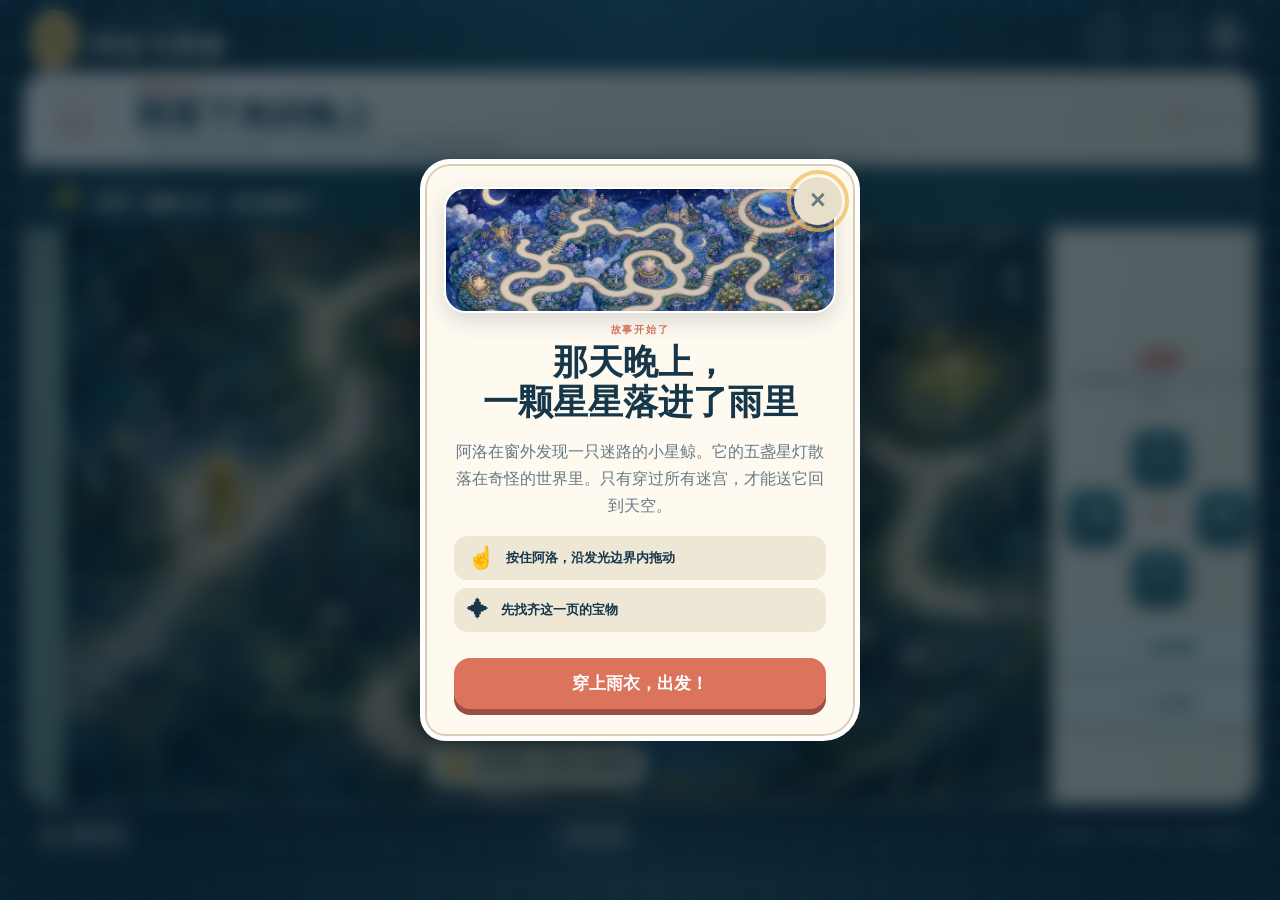
==== index.html @ a5992c38 "Polish tablet maze interface with Kimi" ====
<!doctype html>
<html lang="zh-CN">
  <head>
    <meta charset="UTF-8" />
    <meta name="viewport" content="width=device-width, initial-scale=1, viewport-fit=cover, user-scalable=no" />
    <meta name="theme-color" content="#173c59" />
    <meta name="apple-mobile-web-app-capable" content="yes" />
    <meta name="apple-mobile-web-app-status-bar-style" content="black-translucent" />
    <meta name="apple-mobile-web-app-title" content="星鲸迷宫" />
    <meta name="description" content="一部可以玩的儿童迷宫冒险绘本" />
    <link rel="manifest" href="manifest.webmanifest?v=19" />
    <link rel="apple-touch-icon" sizes="180x180" href="icons/apple-touch-icon.png" />
    <link rel="icon" href="icons/icon.svg" type="image/svg+xml" />
    <link rel="stylesheet" href="styles.css?v=19" />
    <title>阿洛与星鲸 · 迷宫绘本</title>
  </head>
  <body>
    <div class="paper-grain" aria-hidden="true"></div>

    <main class="book-shell">
      <header class="book-header">
        <button class="brand" id="storyButton" type="button" aria-label="打开故事开头">
          <span class="brand-moon">☾</span>
          <span><small>一本可以玩的冒险绘本</small><strong>阿洛与星鲸</strong></span>
        </button>
        <div class="header-actions">
          <button class="round-button" id="soundButton" type="button" aria-label="关闭声音" aria-pressed="true"><span class="on">♪</span><span class="off">×</span></button>
          <button class="round-button" id="installButton" type="button" aria-label="带到外面玩">⌂</button>
          <button class="round-button" id="chapterButton" type="button" aria-label="选择故事章节">☷</button>
        </div>
      </header>

      <section class="story-card" aria-label="迷宫故事游戏">
        <header class="chapter-strip">
          <div class="chapter-number"><small>CHAPTER</small><strong id="chapterNumber">01</strong></div>
          <div class="chapter-copy">
            <p id="chapterKicker">星鲸坠落以后</p>
            <h1 id="chapterTitle">雨落下来的晚上</h1>
            <p id="chapterStory">一颗蓝色的星星掉进森林。阿洛披上雨衣，跟着微弱的歌声出发了。</p>
          </div>
          <div class="chapter-progress" id="chapterProgress" aria-label="章节进度"></div>
        </header>

        <div class="mission-ribbon">
          <div class="mission-icon" id="missionIcon">✨</div>
          <div><small>这一页的任务</small><strong id="missionText">找到 3 盏萤火灯，再去森林门</strong></div>
          <div class="collection" id="collection" aria-label="已收集物品"></div>
        </div>

        <div class="maze-stage" id="mazeStage">
          <canvas id="mazeCanvas" aria-label="故事迷宫。手指按住阿洛，沿发光边界内的小路拖动，收集物品并到达出口。"></canvas>
          <div class="stage-vignette" aria-hidden="true"></div>
          <div class="world-hud">
            <div class="mini-map-wrap">
              <canvas id="miniMap" width="144" height="78" aria-label="迷宫小地图"></canvas>
              <span id="worldPage">地图 1 / 3</span>
            </div>
            <button id="overviewButton" type="button" aria-label="查看完整地图" aria-pressed="false"><span>⌗</span><b>全图</b></button>
          </div>
          <div class="drag-hint" id="dragHint"><span>☝</span><b>按住阿洛，沿发光小路拖动</b></div>
          <div class="story-toast" id="storyToast" role="status"></div>
          <div class="confetti" id="confetti" aria-hidden="true"></div>
        </div>

        <footer class="game-footer">
          <div class="story-tip" id="storyTip"><small>阿洛说</small><span>有些路看起来很近，却不一定能到达。</span></div>

          <div class="controls" aria-label="方向控制">
            <button class="move-button up" data-dir="up" aria-label="向上">▲</button>
            <button class="move-button left" data-dir="left" aria-label="向左">◀</button>
            <span class="compass" aria-hidden="true">✦</span>
            <button class="move-button right" data-dir="right" aria-label="向右">▶</button>
            <button class="move-button down" data-dir="down" aria-label="向下">▼</button>
          </div>

          <div class="tool-buttons">
            <button id="hintButton" type="button"><span>⌁</span> 给我线索</button>
            <button id="newMazeButton" type="button"><span>↻</span> 从头再走</button>
          </div>
        </footer>
      </section>

      <footer class="book-footer">
        <button class="difficulty-button" id="difficultyButton" type="button"><span id="difficultyGlyph">◆◆</span><b id="difficultyLabel">勇敢冒险家</b></button>
        <button class="outside-button" id="outsideButton" type="button">⌂ 带到外面玩</button>
        <p>原创故事 · 多屏大地图 · 安装后离线玩</p>
      </footer>
    </main>

    <dialog class="dialog" id="introDialog">
      <article class="dialog-card intro-card">
        <button class="dialog-close" data-close="introDialog" aria-label="关闭">×</button>
        <div class="intro-sky" aria-hidden="true"><i></i><i></i><i></i><span>🐋</span></div>
        <p class="eyebrow">故事开始了</p>
        <h2>那天晚上，<br />一颗星星落进了雨里</h2>
        <p>阿洛在窗外发现一只迷路的小星鲸。它的五盏星灯散落在奇怪的世界里。只有穿过所有迷宫，才能送它回到天空。</p>
        <div class="intro-rule"><span>☝</span><b>按住阿洛，沿发光边界内拖动</b></div>
        <div class="intro-rule"><span>✦</span><b>先找齐这一页的宝物</b></div>
        <button class="primary-button" data-close="introDialog">穿上雨衣，出发！</button>
      </article>
    </dialog>

    <dialog class="dialog" id="chapterDialog">
      <article class="dialog-card wide-card">
        <button class="dialog-close" data-close="chapterDialog" aria-label="关闭">×</button>
        <p class="eyebrow">故事目录</p>
        <h2>阿洛走到了哪里？</h2>
        <div class="chapter-list" id="chapterList"></div>
      </article>
    </dialog>

    <dialog class="dialog" id="difficultyDialog">
      <article class="dialog-card">
        <button class="dialog-close" data-close="difficultyDialog" aria-label="关闭">×</button>
        <p class="eyebrow">选择挑战</p>
        <h2>这次要走多难？</h2>
        <div class="difficulty-list" id="difficultyList">
          <button data-level="0"><span>◇</span><b>故事探索者</b><em>地图近一点 · 线索更长</em></button>
          <button data-level="1" class="selected"><span>◆◆</span><b>勇敢冒险家</b><em>四区大画卷 · 推荐挑战</em></button>
          <button data-level="2"><span>✦✦✦</span><b>迷宫大师</b><em>地图更大 · 宝物不标位置</em></button>
        </div>
      </article>
    </dialog>

    <dialog class="dialog" id="installDialog">
      <article class="dialog-card install-card">
        <button class="dialog-close" data-close="installDialog" aria-label="关闭">×</button>
        <div class="travel-illustration" aria-hidden="true"><span>🧒</span><i></i><b>🐋</b></div>
        <p class="eyebrow">带到外面玩</p>
        <h2>把迷宫放进平板主屏幕</h2>
        <div class="install-status" id="installStatus"></div>
        <ol class="install-steps">
          <li><span>1</span><div><b>用 HTTPS 地址打开</b><small>直接打开本地文件不能安装离线版本。</small></div></li>
          <li><span>2</span><div><b>点 Safari 的“分享”按钮</b><small>它通常在浏览器顶部或底部。</small></div></li>
          <li><span>3</span><div><b>选择“添加到主屏幕”</b><small>以后像普通 App 一样点击星鲸图标。</small></div></li>
          <li><span>4</span><div><b>联网打开一次</b><small>资源保存完成后，去公园、坐车时都能离线玩。</small></div></li>
        </ol>
        <button class="primary-button install-action" id="installAppButton" hidden>安装到这台平板</button>
        <p class="install-note">需要先把这个文件夹发布到任意 HTTPS 静态网站。游戏本身不需要账号，也不会上传孩子的数据。</p>
      </article>
    </dialog>

    <dialog class="dialog" id="winDialog">
      <article class="dialog-card win-card">
        <div class="win-scene" id="winScene">🧒 ✨ 🐋</div>
        <p class="eyebrow" id="winKicker">第一盏星灯亮了</p>
        <h2 id="winTitle">森林记住了阿洛的名字</h2>
        <p id="winStory">树木让开一条路，远处传来齿轮转动的声音。</p>
        <div class="win-stats"><span><b id="winSteps">0</b> 步</span><span><b id="winTreasures">3</b> 件宝物</span></div>
        <button class="primary-button" id="nextChapterButton">翻到下一页 <span>→</span></button>
        <button class="text-button" id="replayButton">再走一次这座迷宫</button>
      </article>
    </dialog>

    <script src="app.js?v=19" defer></script>
  </body>
</html>
---- styles.css ----
:root {
  --night: #102f48;
  --night-2: #173c59;
  --ink: #16374a;
  --muted: #667985;
  --paper: #f8f1df;
  --paper-light: #fffaf0;
  --gold: #f0ba56;
  --coral: #dc745d;
  --mist: #b8d7d4;
  --line: #d8cdb7;
  --shadow: 0 28px 90px rgba(0, 15, 28, .42);
  --chapter-accent: #174f54;
  --chapter-deep: #102f3e;
}

* { box-sizing: border-box; -webkit-tap-highlight-color: transparent; }
html, body { min-height: 100%; }

body {
  margin: 0;
  min-height: 100dvh;
  overflow-x: hidden;
  color: var(--ink);
  font-family: "Kaiti SC", "STKaiti", "Songti SC", serif;
  background:
    radial-gradient(circle at 13% 8%, rgba(255,255,255,.16) 0 1px, transparent 2px),
    radial-gradient(circle at 72% 14%, rgba(255,255,255,.12) 0 1px, transparent 2px),
    radial-gradient(ellipse at 50% 0%, #1f5367, transparent 58%),
    linear-gradient(150deg, #123d50, #071e2d 74%);
  background-size: 38px 38px, 57px 57px, auto;
  touch-action: manipulation;
  user-select: none;
  -webkit-user-select: none;
  overscroll-behavior: none;
}

body::before {
  content: ""; position: fixed; inset: 0; pointer-events: none;
  background: radial-gradient(ellipse at 50% 105%, rgba(143,190,186,.25), transparent 55%);
}

.paper-grain { position: fixed; inset: 0; opacity: .18; pointer-events: none; mix-blend-mode: screen; }
.paper-grain::after { content: ""; position: absolute; inset: 0; background-image: repeating-radial-gradient(circle at 20% 30%, transparent 0 3px, rgba(255,255,255,.16) 4px 5px); background-size: 17px 19px; }

button { color: inherit; font: inherit; }
button:focus-visible { outline: 4px solid rgba(240,186,86,.7); outline-offset: 3px; }

.book-shell { position: relative; z-index: 1; width: min(97vw, 1380px); margin: 0 auto; padding: max(12px, env(safe-area-inset-top)) 0 max(16px, env(safe-area-inset-bottom)); }
.book-header { display: flex; align-items: center; justify-content: space-between; margin: 0 8px 12px; color: #f7f1df; }
.brand { display: flex; align-items: center; gap: 12px; padding: 0; text-align: left; border: 0; background: transparent; cursor: pointer; }
.brand-moon { display: grid; place-items: center; width: 48px; height: 48px; color: var(--night); font-size: 32px; background: var(--gold); border: 3px solid #f8e6b0; border-radius: 50% 50% 50% 14px; box-shadow: 0 5px 0 #a97036; transform: rotate(-8deg); }
.brand small, .brand strong { display: block; }
.brand small { margin-bottom: 2px; color: #b8d7d4; font-size: 10px; letter-spacing: .12em; }
.brand strong { font-size: clamp(24px, 4vw, 34px); letter-spacing: .08em; }
.header-actions { display: flex; gap: 10px; }
.round-button { width: 46px; height: 46px; color: #f8f1df; border: 2px solid rgba(255,255,255,.42); border-radius: 50%; background: rgba(255,255,255,.1); box-shadow: 0 5px 0 rgba(0,0,0,.16); font: 900 22px/1 ui-rounded, sans-serif; cursor: pointer; transition: .15s; }
.round-button:active { transform: translateY(4px); box-shadow: none; }
.round-button .off { display: none; }
.round-button[aria-pressed="false"] .on { display: none; }
.round-button[aria-pressed="false"] .off { display: inline; }

.story-card { overflow: hidden; background: #e9e0cb; border: 1px solid rgba(255,255,255,.48); border-radius: 24px; box-shadow: var(--shadow), inset 0 0 0 1px rgba(255,255,255,.26); }
.chapter-strip { min-height: 112px; display: grid; grid-template-columns: 72px minmax(0,1fr) auto; gap: 17px; align-items: center; padding: 15px 22px 14px; background: linear-gradient(105deg,#fffaf0,#efe4ce); border-bottom: 1px solid #d3c5aa; }
.chapter-number { width: 64px; text-align: center; color: var(--coral); border-right: 1px solid var(--line); }
.chapter-number small { display: block; font: 800 8px/1 ui-rounded, sans-serif; letter-spacing: .12em; }
.chapter-number strong { display: block; margin-top: 4px; font: 300 40px/1 Georgia, serif; }
.chapter-copy { min-width: 0; }
.chapter-copy p { margin: 0; }
.chapter-copy #chapterKicker { color: var(--coral); font-size: 11px; font-weight: 700; letter-spacing: .08em; }
.chapter-copy h1 { margin: 2px 0 4px; font-size: clamp(22px, 3.5vw, 34px); line-height: 1.05; }
.chapter-copy #chapterStory { overflow: hidden; color: var(--muted); font-size: 13px; text-overflow: ellipsis; white-space: nowrap; }
.chapter-progress { display: flex; gap: 5px; }
.chapter-progress i { width: 8px; height: 8px; border: 1px solid #8da3a8; border-radius: 50%; }
.chapter-progress i.done { background: var(--gold); border-color: #bd843c; }
.chapter-progress i.current { background: var(--coral); border-color: var(--coral); box-shadow: 0 0 0 4px rgba(220,116,93,.15); }

.mission-ribbon { min-height: 62px; display: grid; grid-template-columns: auto 1fr auto; align-items: center; gap: 12px; padding: 9px 22px; color: #fff8e9; background: linear-gradient(105deg,var(--chapter-deep),var(--chapter-accent) 60%,#183746); border-bottom: 1px solid rgba(255,255,255,.16); transition: background .45s ease; }
.mission-icon { font-size: 30px; filter: drop-shadow(0 3px 0 rgba(0,0,0,.2)); }
.mission-ribbon small, .mission-ribbon strong { display: block; }
.mission-ribbon small { margin-bottom: 2px; color: #9fc0c7; font-size: 9px; letter-spacing: .12em; }
.mission-ribbon strong { font-size: clamp(13px, 2.2vw, 17px); }
.collection { display: flex; gap: 7px; }
.collection i { display: grid; place-items: center; width: 29px; height: 29px; color: rgba(255,255,255,.26); font-size: 19px; font-style: normal; border: 1px dashed rgba(255,255,255,.3); border-radius: 50%; }
.collection i.found { color: #fff; border-style: solid; border-color: var(--gold); background: rgba(240,186,86,.18); animation: collect .45s cubic-bezier(.2,1.8,.4,1); }

.maze-stage { position: relative; width: 100%; height: min(67vh, 760px); min-height: 470px; overflow: hidden; background: #071f29; touch-action: none; overscroll-behavior: contain; }
#mazeCanvas { display: block; width: 100%; height: 100%; cursor: grab; touch-action: none; -webkit-touch-callout: none; }
#mazeCanvas:active { cursor: grabbing; }
.stage-vignette { position: absolute; inset: 0; pointer-events: none; box-shadow: inset 0 0 95px rgba(0,14,23,.45), inset 0 0 0 1px rgba(255,255,255,.12); }
.maze-stage.found-glow .stage-vignette { animation: gentle-found .62s ease-out; }
.world-hud { position: absolute; z-index: 4; top: 13px; right: 13px; display: flex; align-items: stretch; gap: 7px; pointer-events: none; }
.mini-map-wrap { position: relative; width: 150px; height: 84px; padding: 3px; overflow: hidden; background: rgba(4,25,34,.72); border: 1px solid rgba(255,236,184,.52); border-radius: 13px; box-shadow: 0 9px 28px rgba(0,0,0,.32); backdrop-filter: blur(12px); }
#miniMap { display: block; width: 144px; height: 78px; opacity: .86; }
#worldPage { position: absolute; right: 6px; bottom: 5px; padding: 2px 6px; color: #fff8e4; background: rgba(8,34,49,.78); border-radius: 99px; font: 800 8px/1 ui-rounded,sans-serif; letter-spacing: .06em; }
#overviewButton { display: grid; place-items: center; align-content: center; gap: 3px; width: 52px; color: #fff8e4; border: 1px solid rgba(255,236,184,.52); border-radius: 13px; background: rgba(4,25,34,.72); box-shadow: 0 9px 28px rgba(0,0,0,.32); backdrop-filter: blur(12px); cursor: pointer; pointer-events: auto; }
#overviewButton span { font: 700 23px/1 sans-serif; } #overviewButton b { font-size: 9px; letter-spacing: .08em; }
#overviewButton[aria-pressed="true"] { color: var(--night); background: var(--gold); border-color: #fff3bf; }
.drag-hint { position: absolute; left: 50%; bottom: 17px; display: flex; align-items: center; gap: 8px; padding: 8px 14px; color: #183b42; background: rgba(255,244,207,.9); border: 1px solid rgba(255,255,255,.92); border-radius: 99px; box-shadow: 0 9px 30px rgba(0,0,0,.28); backdrop-filter: blur(8px); transform: translateX(-50%); pointer-events: none; transition: opacity .3s; animation: nudge 1.8s ease-in-out infinite; }
.drag-hint span { font-size: 22px; }
.drag-hint b { font-size: 13px; }
.drag-hint.hidden { opacity: 0; }
.story-toast { position: absolute; z-index: 3; left: 50%; top: 20px; max-width: min(86%, 470px); padding: 12px 18px; color: #fff; text-align: center; background: rgba(12,42,61,.88); border: 1px solid rgba(255,255,255,.4); border-radius: 16px; box-shadow: 0 9px 30px rgba(0,0,0,.25); transform: translate(-50%, -20px); opacity: 0; pointer-events: none; transition: .3s; }
.story-toast.show { transform: translate(-50%, 0); opacity: 1; }
.confetti { position: absolute; inset: 0; overflow: hidden; pointer-events: none; }
.confetti i { position: absolute; top: -10%; width: 9px; height: 16px; border-radius: 2px; animation: fall 1.7s ease-in forwards; }

.game-footer { min-height: 122px; display: grid; grid-template-columns: minmax(170px,1fr) auto minmax(170px,1fr); gap: 20px; align-items: center; padding: 13px 22px; background: linear-gradient(100deg,#faf2df,#eee2cb); border-top: 1px solid #d4c5a9; }
.story-tip { max-width: 230px; color: var(--muted); font-size: 13px; line-height: 1.45; }
.story-tip small { display: block; width: max-content; margin-bottom: 3px; padding: 2px 7px; color: #fff; background: var(--coral); border-radius: 99px; font-size: 9px; letter-spacing: .1em; }
.controls { display: grid; grid-template: repeat(3, 45px) / repeat(3, 50px); gap: 4px; place-items: center; }
.move-button { width: 48px; height: 44px; padding: 0; color: #fff5d5; border: 1px solid rgba(255,255,255,.3); border-radius: 12px; background: linear-gradient(#477f85,#285b65); box-shadow: 0 4px 0 #173e48, 0 7px 15px rgba(16,43,50,.18); font: 900 17px/1 sans-serif; cursor: pointer; }
.move-button:active { transform: translateY(3px); box-shadow: 0 1px 0 #315a68; }
.move-button.up { grid-area: 1/2; } .move-button.left { grid-area: 2/1; } .move-button.right { grid-area: 2/3; } .move-button.down { grid-area: 3/2; }
.compass { grid-area: 2/2; color: var(--coral); font-size: 20px; }
.tool-buttons { justify-self: end; display: grid; gap: 8px; }
.tool-buttons button { min-width: 128px; min-height:44px; padding: 9px 11px; text-align: left; color: #355c68; border: 1px solid #c3d4ce; border-radius: 12px; background: #e9f0e6; font-size: 12px; font-weight: 700; cursor: pointer; }
.tool-buttons span { display: inline-block; width: 23px; color: var(--coral); font: 900 18px/1 sans-serif; }

.book-footer { display: flex; align-items: center; justify-content: space-between; padding: 10px 8px 0; color: #bdd2d1; }
.book-footer p { margin: 0; font-size: 11px; letter-spacing: .08em; }
.difficulty-button { display: flex; align-items: center; gap: 8px; padding: 7px 12px; color: #f8f1df; border: 1px solid rgba(255,255,255,.28); border-radius: 99px; background: rgba(255,255,255,.08); cursor: pointer; }
.difficulty-button span { color: var(--gold); font: 800 10px/1 sans-serif; letter-spacing: -2px; }
.difficulty-button b { font-size: 11px; }
.outside-button { padding: 6px 12px; color: #f8f1df; border: 1px solid rgba(255,255,255,.28); border-radius: 99px; background: rgba(255,255,255,.08); font-size: 11px; font-weight: 800; cursor: pointer; }

.dialog { max-width: none; width: 100%; height: 100%; padding: 18px; border: 0; background: transparent; }
.dialog::backdrop { background: rgba(6,28,43,.68); backdrop-filter: blur(9px); }
.dialog[open] { display: grid; place-items: center; animation: fade .2s ease-out; }
.dialog-card { position: relative; width: min(100%, 440px); max-height: min(92vh, 760px); overflow: auto; padding: 33px 29px 27px; color: var(--ink); text-align: center; background: var(--paper-light); border: 5px solid rgba(255,255,255,.86); border-radius: 30px 30px 37px 25px; box-shadow: 0 30px 80px rgba(0,0,0,.35), inset 0 0 0 2px #d8cdb7; }
.wide-card { width: min(100%, 620px); }
.dialog-close { position: absolute; z-index: 4; top: 13px; right: 13px; width: 44px; height: 44px; color: #6d7c82; border: 0; border-radius: 50%; background: #e8dfca; font: 700 27px/1 sans-serif; cursor: pointer; }
.eyebrow { margin: 0 !important; color: var(--coral) !important; font: 900 10px/1 ui-rounded, sans-serif !important; letter-spacing: .18em; }
.dialog h2 { margin: 8px 0 14px; font-size: clamp(26px, 6vw, 35px); line-height: 1.15; }
.dialog p { color: var(--muted); line-height: 1.68; }
.intro-sky { position: relative; height: 126px; margin: -10px -10px 12px; overflow: hidden; background-image:linear-gradient(90deg,rgba(12,24,66,.08),rgba(12,24,66,.16)),url('./assets/scenes/stars-maze-v1.png'); background-position:76% 18%; background-size:cover; border:2px solid #fff; border-radius: 22px; box-shadow:0 8px 22px rgba(20,41,61,.16); }
.intro-sky i,.intro-sky span { display:none; }
.intro-rule { display: flex; align-items: center; gap: 12px; margin: 8px 0; padding: 9px 13px; text-align: left; background: #eee7d6; border-radius: 13px; }
.intro-rule span { font-size: 22px; }.intro-rule b { font-size: 13px; }
.primary-button { width: 100%; margin-top: 18px; padding: 14px 18px; color: #fff; border: 0; border-radius: 16px; background: var(--coral); box-shadow: 0 6px 0 #9c4e42; font-size: 17px; font-weight: 800; cursor: pointer; }
.primary-button:active { transform: translateY(5px); box-shadow: 0 1px 0 #9c4e42; }
.text-button { margin-top: 16px; padding: 6px; color: #4c7680; border: 0; background: transparent; font-weight: 700; cursor: pointer; }

.chapter-list { display: grid; grid-template-columns: 1fr 1fr; gap: 10px; }
.chapter-list button { position: relative; min-height: 144px; padding: 67px 14px 14px; color: #fff9e9; text-align: left; border: 2px solid rgba(255,255,255,.7); border-radius: 18px; background-image: linear-gradient(0deg,rgba(4,22,31,.92),rgba(4,22,31,.04) 78%),var(--chapter-art); background-position: center; background-size: cover; box-shadow: 0 8px 22px rgba(18,43,48,.2); cursor: pointer; overflow: hidden; }
.chapter-list button::after { content:""; position:absolute; inset:0; border-radius:inherit; box-shadow:inset 0 0 0 1px rgba(255,255,255,.18); pointer-events:none; }
.chapter-list button.current { border-color: #ffd66f; box-shadow: 0 0 0 4px rgba(240,186,86,.22),0 9px 25px rgba(18,43,48,.25); }
.chapter-list button.locked { filter: grayscale(.6); opacity: .58; cursor: not-allowed; }
.chapter-list .chapter-emoji { position:absolute; left:12px; top:11px; display:grid; place-items:center; width:34px; height:34px; margin:0; font-size:21px; background:rgba(6,26,35,.72); border:1px solid rgba(255,255,255,.6); border-radius:50%; backdrop-filter:blur(7px); }
.chapter-list small { position:relative; z-index:1; display: block; color: #ffd878; font: 800 8px/1 ui-rounded,sans-serif; letter-spacing: .1em; }
.chapter-list b { position:relative; z-index:1; display: block; margin-top: 4px; font-size: 16px; text-shadow:0 2px 8px rgba(0,0,0,.55); }
.chapter-list em { position: absolute; z-index:2; right: 10px; top: 10px; display:grid; place-items:center; width:29px; height:29px; color:#fff; font-style: normal; background:rgba(6,26,35,.72); border-radius:50%; }

.difficulty-list { display: grid; gap: 10px; }
.difficulty-list button { display: grid; grid-template-columns: 68px 1fr; grid-template-rows: 1fr 1fr; align-items: center; padding: 12px 15px; text-align: left; border: 2px solid transparent; border-radius: 16px; background: #eee7d6; cursor: pointer; }
.difficulty-list button.selected { border-color: var(--coral); background: #f4e3d7; }
.difficulty-list span { grid-row: 1/3; color: var(--gold); font: 900 16px/1 sans-serif; letter-spacing: -2px; }
.difficulty-list b { align-self: end; }.difficulty-list em { align-self: start; color: var(--muted); font-size: 11px; font-style: normal; }
.win-scene { height:150px; margin: -12px -8px 15px; overflow:hidden; background-position:center; background-size:cover; border:3px solid #fff; border-radius:20px; box-shadow:0 10px 25px rgba(18,43,48,.2); animation: win .7s cubic-bezier(.2,1.7,.4,1); }
.win-stats { display: flex; justify-content: center; gap: 10px; }
.win-stats span { padding: 7px 12px; color: #536f78; background: #eee7d6; border-radius: 99px; font-size: 12px; }
.win-stats b { color: var(--coral); font-size: 18px; }
.travel-illustration { position: relative; height: 130px; margin: -11px -10px 13px; overflow: hidden; color: #fff; background-image:linear-gradient(90deg,rgba(8,29,42,.1),rgba(8,29,42,.28)),url('./assets/scenes/forest-maze-v1.png'); background-position:center 58%; background-size:cover; border-radius: 22px; }
.travel-illustration::before { content:""; position:absolute; left:-7%; right:-7%; bottom:-35px; height:82px; background:#b7cf9d; border-radius:50% 50% 0 0; }
.travel-illustration::before,.travel-illustration span,.travel-illustration b,.travel-illustration i { display:none; }
.install-status { margin: 12px 0; padding: 10px 13px; color:#3b6571; background:#e7efe7; border:1px solid #bfd3c8; border-radius:14px; font-size:12px; line-height:1.5; }
.install-status.warning { color:#8a493d; background:#f5e3d8; border-color:#e2b7a7; }
.install-status.ready { color:#35654f; background:#e0f0dd; border-color:#aacba9; }
.install-steps { display:grid; gap:8px; margin:13px 0 0; padding:0; list-style:none; text-align:left; }
.install-steps li { display:grid; grid-template-columns:34px 1fr; align-items:center; gap:10px; padding:8px 11px; background:#eee7d6; border-radius:13px; }
.install-steps li>span { display:grid; place-items:center; width:30px; height:30px; color:#fff; background:var(--coral); border-radius:50% 50% 50% 9px; font:800 14px/1 ui-rounded,sans-serif; }
.install-steps b,.install-steps small { display:block; }.install-steps b{font-size:13px}.install-steps small{margin-top:2px;color:var(--muted);font-size:10px;line-height:1.4}
.install-action { margin-top:13px; }
.install-note { margin:13px 4px 0!important; font-size:10px; line-height:1.5!important; }

@keyframes fade { from { opacity: 0; } }
@keyframes nudge { 50% { transform: translateX(-50%) translateX(7px); } }
@keyframes whale { 50% { transform: translateY(8px) rotate(-7deg); } }
@keyframes collect { 50% { transform: scale(1.55) rotate(15deg); } }
@keyframes gentle-found { 0% { box-shadow:inset 0 0 95px rgba(0,14,23,.45),inset 0 0 0 1px rgba(255,255,255,.12) } 45% { box-shadow:inset 0 0 95px rgba(255,213,102,.28),inset 0 0 0 2px rgba(255,239,174,.72) } 100% { box-shadow:inset 0 0 95px rgba(0,14,23,.45),inset 0 0 0 1px rgba(255,255,255,.12) } }
@keyframes win { from { transform: scale(.25) rotate(-12deg); } }
@keyframes fall { to { transform: translateY(650px) rotate(700deg); opacity: 0; } }

@media (orientation: landscape) and (max-height: 900px) {
  .book-shell { width: min(98vw, 1480px); padding-top: 7px; }
  .book-header { margin-bottom: 7px; }
  .brand-moon, .round-button { width: 44px; height: 44px; }
  .brand strong { font-size: 25px; }
  .story-card { display: grid; grid-template-columns: minmax(0,1fr) 205px; grid-template-rows: auto auto 1fr; }
  .chapter-strip, .mission-ribbon { grid-column: 1/3; }
  .chapter-strip { min-height: 84px; padding-top: 9px; padding-bottom: 9px; }
  .chapter-copy #chapterStory { max-width: 650px; }
  .maze-stage { height: min(64vh, calc(100dvh - 268px), 650px); min-height: 400px; }
  .game-footer { grid-template-columns: 1fr; grid-template-rows: 1fr auto 1fr; min-height: 0; padding: 15px 12px; border-top: 0; border-left: 2px solid #dfd3bc; }
  .story-tip { align-self: end; text-align: center; }.story-tip small { margin-left: auto; margin-right: auto; }
  .tool-buttons { justify-self: stretch; align-self: start; }.tool-buttons button { min-width: 0; text-align: center; }
  .book-footer { padding-top: 6px; }
}

@media (pointer: coarse) {
  button { min-width: 48px; min-height: 48px; }
  .round-button, .brand-moon { width: 54px; height: 54px; }
  .header-actions { gap: 12px; }
  #overviewButton { width: 60px; min-height: 60px; }
  .drag-hint { bottom: 22px; padding: 11px 18px; }
  .drag-hint span { font-size: 25px; }
  .drag-hint b { font-size: 14px; }
  .controls { grid-template: repeat(3, 55px) / repeat(3, 60px); gap: 5px; }
  .move-button { width: 58px; height: 54px; border-radius: 16px; font-size: 21px; }
  .tool-buttons button { min-height: 52px; padding: 10px 13px; font-size: 13px; }
  .difficulty-button, .outside-button { min-height: 48px; padding-left: 16px; padding-right: 16px; }
  .dialog-close { width: 52px; height: 52px; }
  .primary-button { min-height: 54px; }
}

@media (pointer: coarse) and (orientation: landscape) and (max-height: 900px) {
  .story-card { grid-template-columns: minmax(0,1fr) 238px; }
  .game-footer { padding: 12px 15px; }
  .story-tip { max-width: 208px; }
}

@media (orientation: landscape) and (max-height: 900px) and (min-width: 768px) {
  .brand-moon, .round-button { min-width: 54px; min-height: 54px; }
  .controls { grid-template: repeat(3, 55px) / repeat(3, 60px); gap: 5px; }
  .move-button { width: 58px; height: 54px; border-radius: 16px; }
  .tool-buttons button, .difficulty-button, .outside-button { min-height: 48px; }
}

@media (min-width: 700px) and (max-width: 1100px) {
  .controls { grid-template: repeat(3, 55px) / repeat(3, 60px); gap: 5px; }
  .move-button { width: 58px; height: 54px; border-radius: 16px; }
  .tool-buttons button, .difficulty-button, .outside-button { min-height: 48px; }
}

@media (max-width: 610px) {
  .book-shell { width: 97vw; }
  .chapter-strip { grid-template-columns: 53px 1fr; padding: 11px 13px; }
  .chapter-number { width: 48px; }.chapter-number strong { font-size: 31px; }
  .chapter-progress { display: none; }
  .chapter-copy #chapterStory { font-size: 11px; }
  .mission-ribbon { padding: 8px 13px; }.mission-icon { display: none; }
  .maze-stage { min-height: 390px; height: 56vh; }
  .game-footer { grid-template-columns: auto 1fr auto; gap: 8px; padding: 10px; }
  .story-tip { width: 54px; font-size: 0; }.story-tip small { font-size: 9px; }
  .tool-buttons button { min-width: 0; width: 42px; height: 40px; padding: 8px; font-size: 0; text-align: center; }.tool-buttons span { width: auto; font-size: 20px; }
  .world-hud { top:8px; right:8px; }.mini-map-wrap { width:112px; height:66px; }.mini-map-wrap #miniMap { width:106px; height:60px; } #overviewButton { width:44px; }
  .book-footer { justify-content: space-between; }.book-footer p { display: none; }.outside-button{font-size:10px}
  .chapter-list { grid-template-columns: 1fr; }
}

@media (prefers-reduced-motion: reduce) { *,*::before,*::after { animation-duration: .01ms !important; animation-iteration-count: 1 !important; } }

/* ============ Kimi UI polish overrides (v18) ============
   收藏级立体绘本气质 · iPad 横竖屏 · 安全区 · ≥48px 触控目标 · 温和按压反馈 · 减少面板割裂感 */

/* 安全区：横屏时两侧也留出手势/圆角空间 */
.book-shell {
  padding-top: max(10px, env(safe-area-inset-top));
  padding-left: max(10px, env(safe-area-inset-left));
  padding-right: max(10px, env(safe-area-inset-right));
  padding-bottom: max(10px, env(safe-area-inset-bottom));
}

/* 绘本封面感：更圆、更厚、更有层次的投影 */
.story-card {
  border-radius: 30px;
  border-color: rgba(255, 250, 232, .62);
  box-shadow:
    0 34px 100px rgba(0, 12, 24, .5),
    0 6px 22px rgba(0, 18, 30, .28),
    inset 0 1px 0 rgba(255, 255, 255, .5),
    inset 0 0 0 1px rgba(255, 255, 255, .22);
}

/* 减少面板割裂：三条横带用同色系过渡边线，去掉生硬对比 */
.chapter-strip { border-bottom-color: rgba(211, 197, 170, .65); }
.mission-ribbon {
  border-bottom-color: rgba(255, 255, 255, .1);
  box-shadow: inset 0 -1px 0 rgba(0, 10, 18, .22);
}
.game-footer { border-top-color: rgba(212, 197, 169, .6); }

/* 画布融入卡片：内圆角与柔和暗角，像翻开的一页插图 */
.maze-stage { box-shadow: inset 0 0 0 1px rgba(255, 244, 214, .08); }
.stage-vignette { box-shadow: inset 0 0 110px rgba(0, 14, 23, .38), inset 0 0 0 1px rgba(255, 255, 255, .1); }

/* 触控目标：无论指针类型，核心交互按钮保底 48px */
.brand, .round-button, #overviewButton,
.move-button, .tool-buttons button,
.difficulty-button, .outside-button,
.dialog-close, .primary-button, .text-button,
.chapter-list button, .difficulty-list button { min-height: 48px; }
.round-button, .brand-moon, .dialog-close { min-width: 48px; }

/* 温和按压反馈：统一短回弹，不跳位置 */
.round-button, .move-button, .tool-buttons button,
.difficulty-button, .outside-button, .primary-button,
.chapter-list button, .difficulty-list button {
  transition: transform .12s ease, box-shadow .12s ease, background-color .2s ease;
}
.tool-buttons button:active, .difficulty-button:active, .outside-button:active,
.chapter-list button:active, .difficulty-list button:active {
  transform: scale(.97);
  box-shadow: 0 2px 8px rgba(16, 43, 50, .18);
}

/* 立体按钮的纸雕厚度 */
.tool-buttons button { box-shadow: 0 3px 0 rgba(120, 140, 128, .35), 0 6px 14px rgba(16, 43, 50, .12); }
.tool-buttons button:active { box-shadow: 0 1px 0 rgba(120, 140, 128, .35); }
.chapter-list button:active { transform: translateY(2px) scale(.99); }

/* iPad 竖屏：加宽舞台、收紧页脚留白 */
@media (min-width: 700px) and (max-width: 1100px) and (orientation: portrait) {
  .book-shell { width: min(96vw, 900px); }
  .maze-stage { height: min(60vh, 680px); }
  .game-footer { padding-left: 28px; padding-right: 28px; }
}

/* iPad 横屏：面板与舞台视觉对齐，减少边缘割裂 */
@media (orientation: landscape) and (max-height: 900px) {
  .story-card { border-radius: 26px; }
  .game-footer { border-left-color: rgba(223, 211, 188, .7); }
  .maze-stage { min-height: 380px; }
}
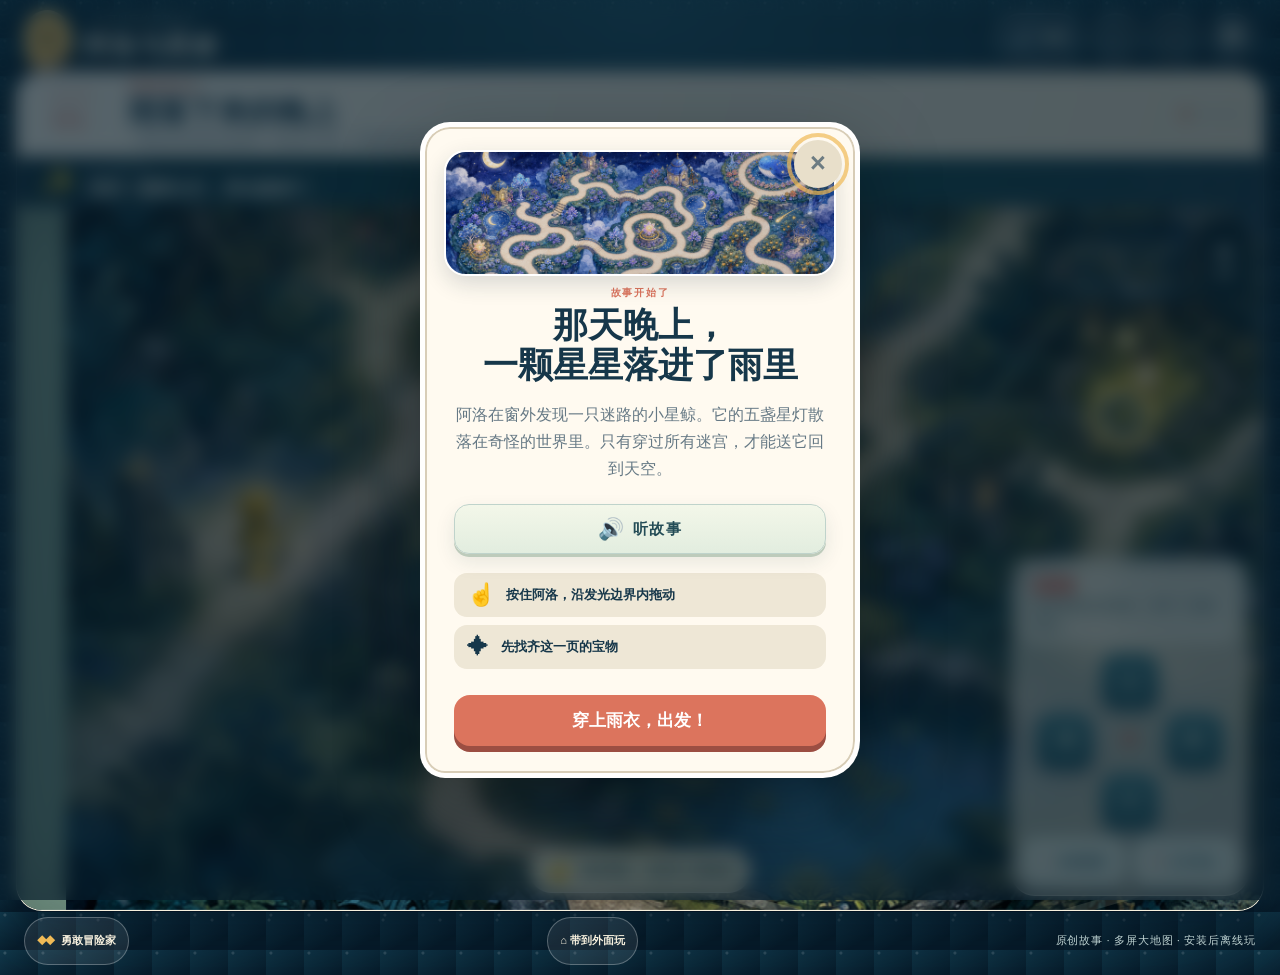
==== commit 12e8f96a: "Add immersive maze controls and narration" ====
--- a/index.html
+++ b/index.html
@@ -8,10 +8,10 @@
     <meta name="apple-mobile-web-app-status-bar-style" content="black-translucent" />
     <meta name="apple-mobile-web-app-title" content="星鲸迷宫" />
     <meta name="description" content="一部可以玩的儿童迷宫冒险绘本" />
-    <link rel="manifest" href="manifest.webmanifest?v=19" />
+    <link rel="manifest" href="manifest.webmanifest?v=22" />
     <link rel="apple-touch-icon" sizes="180x180" href="icons/apple-touch-icon.png" />
     <link rel="icon" href="icons/icon.svg" type="image/svg+xml" />
-    <link rel="stylesheet" href="styles.css?v=19" />
+    <link rel="stylesheet" href="styles.css?v=22" />
     <title>阿洛与星鲸 · 迷宫绘本</title>
   </head>
   <body>
@@ -24,6 +24,7 @@
           <span><small>一本可以玩的冒险绘本</small><strong>阿洛与星鲸</strong></span>
         </button>
         <div class="header-actions">
+          <button class="round-button narration-button header-read-button" id="readButton" type="button" aria-label="朗读这一页" aria-pressed="false" data-read-label="朗读"><span aria-hidden="true">🔊</span><b class="read-label">朗读</b></button>
           <button class="round-button" id="soundButton" type="button" aria-label="关闭声音" aria-pressed="true"><span class="on">♪</span><span class="off">×</span></button>
           <button class="round-button" id="installButton" type="button" aria-label="带到外面玩">⌂</button>
           <button class="round-button" id="chapterButton" type="button" aria-label="选择故事章节">☷</button>
@@ -94,6 +95,7 @@
         <p class="eyebrow">故事开始了</p>
         <h2>那天晚上，<br />一颗星星落进了雨里</h2>
         <p>阿洛在窗外发现一只迷路的小星鲸。它的五盏星灯散落在奇怪的世界里。只有穿过所有迷宫，才能送它回到天空。</p>
+        <button class="story-read-button narration-button" id="introReadButton" type="button" aria-label="朗读故事开头" aria-pressed="false" data-read-label="听故事"><span aria-hidden="true">🔊</span><b class="read-label">听故事</b></button>
         <div class="intro-rule"><span>☝</span><b>按住阿洛，沿发光边界内拖动</b></div>
         <div class="intro-rule"><span>✦</span><b>先找齐这一页的宝物</b></div>
         <button class="primary-button" data-close="introDialog">穿上雨衣，出发！</button>
@@ -146,12 +148,13 @@
         <p class="eyebrow" id="winKicker">第一盏星灯亮了</p>
         <h2 id="winTitle">森林记住了阿洛的名字</h2>
         <p id="winStory">树木让开一条路，远处传来齿轮转动的声音。</p>
+        <button class="story-read-button narration-button" id="winReadButton" type="button" aria-label="朗读这一页的结尾" aria-pressed="false" data-read-label="听结尾"><span aria-hidden="true">🔊</span><b class="read-label">听结尾</b></button>
         <div class="win-stats"><span><b id="winSteps">0</b> 步</span><span><b id="winTreasures">3</b> 件宝物</span></div>
         <button class="primary-button" id="nextChapterButton">翻到下一页 <span>→</span></button>
         <button class="text-button" id="replayButton">再走一次这座迷宫</button>
       </article>
     </dialog>
 
-    <script src="app.js?v=19" defer></script>
+    <script src="app.js?v=22" defer></script>
   </body>
 </html>
--- a/styles.css
+++ b/styles.css
@@ -322,3 +322,137 @@
   .game-footer { border-left-color: rgba(223, 211, 188, .7); }
   .maze-stage { min-height: 380px; }
 }
+
+/* ============ 文字朗读（v20） ============ */
+.header-read-button {
+  width: auto;
+  min-width: 82px;
+  padding: 0 12px;
+  display: inline-flex;
+  align-items: center;
+  justify-content: center;
+  gap: 6px;
+  border-radius: 99px;
+}
+.header-read-button span { font-size: 20px; line-height: 1; }
+.header-read-button b { font: 800 12px/1 "Kaiti SC", "STKaiti", serif; letter-spacing: .08em; }
+
+.narration-button.is-speaking {
+  color: var(--night);
+  background: var(--gold);
+  border-color: #fff1ba;
+  box-shadow: 0 3px 0 #a97036, 0 0 0 5px rgba(240,186,86,.17);
+  animation: narration-breathe 1.5s ease-in-out infinite;
+}
+
+.story-read-button {
+  min-height: 50px;
+  width: 100%;
+  margin: 5px 0 11px;
+  display: inline-flex;
+  align-items: center;
+  justify-content: center;
+  gap: 9px;
+  color: #234c56;
+  border: 1px solid #bfd3cb;
+  border-radius: 15px;
+  background: linear-gradient(180deg, #f3f7e9, #e2eddf);
+  box-shadow: 0 3px 0 #bdcbbb, 0 8px 20px rgba(23,59,67,.1);
+  cursor: pointer;
+}
+.story-read-button span { font-size: 21px; }
+.story-read-button b { font-size: 15px; letter-spacing: .08em; }
+.story-read-button:active { transform: translateY(2px); box-shadow: 0 1px 0 #bdcbbb; }
+.story-read-button.is-speaking { background: #f6d785; border-color: #d8a84c; }
+
+@keyframes narration-breathe {
+  50% { box-shadow: 0 3px 0 #a97036, 0 0 0 8px rgba(240,186,86,.08); }
+}
+
+@media (max-width: 610px) {
+  .header-read-button { width: 52px; min-width: 52px; padding: 0; border-radius: 50%; }
+  .header-read-button b { display: none; }
+}
+
+/* ============ 沉浸式迷宫画幅（v21） ============ */
+@media (min-width: 700px) {
+  .story-card {
+    display: grid;
+    grid-template-columns: minmax(0, 1fr);
+    grid-template-rows: auto auto minmax(0, 1fr);
+  }
+  .chapter-strip,
+  .mission-ribbon { grid-column: 1; }
+  .chapter-strip { min-height: 78px; padding-top: 9px; padding-bottom: 9px; }
+  .chapter-number strong { font-size: 35px; }
+  .mission-ribbon { min-height: 52px; padding-top: 7px; padding-bottom: 7px; }
+
+  .maze-stage,
+  .game-footer { grid-column: 1; grid-row: 3; }
+  .maze-stage { height: min(67dvh, 740px); min-height: 600px; }
+
+  .game-footer {
+    position: relative;
+    z-index: 7;
+    width: 238px;
+    min-height: 0;
+    margin: 14px;
+    padding: 11px;
+    justify-self: end;
+    align-self: end;
+    display: grid;
+    grid-template-columns: 1fr;
+    grid-template-rows: auto auto auto;
+    gap: 9px;
+    color: #183d47;
+    background: rgba(246, 240, 222, .66);
+    border: 1px solid rgba(255, 252, 235, .78);
+    border-radius: 24px;
+    box-shadow: 0 18px 55px rgba(0, 18, 28, .34), inset 0 1px 0 rgba(255,255,255,.7);
+    -webkit-backdrop-filter: blur(18px) saturate(1.18);
+    backdrop-filter: blur(18px) saturate(1.18);
+    transition: opacity .24s ease, transform .24s ease;
+  }
+  .story-card.overview-mode .game-footer {
+    opacity: 0;
+    pointer-events: none;
+    transform: translateY(18px) scale(.96);
+  }
+  .story-tip {
+    width: 100%;
+    max-width: none;
+    padding: 8px 10px;
+    color: #385c64;
+    text-align: left;
+    background: rgba(255, 250, 235, .58);
+    border: 1px solid rgba(255,255,255,.72);
+    border-radius: 13px;
+  }
+  .story-tip small { margin: 0 0 3px; }
+  .controls { justify-self: center; }
+  .tool-buttons {
+    width: 100%;
+    justify-self: stretch;
+    display: grid;
+    grid-template-columns: 1fr 1fr;
+    gap: 7px;
+  }
+  .tool-buttons button {
+    min-width: 0;
+    min-height: 48px;
+    padding: 8px 6px;
+    text-align: center;
+    background: rgba(237, 246, 232, .84);
+  }
+  .tool-buttons span { width: auto; margin-right: 4px; }
+}
+
+@media (min-width: 700px) and (orientation: landscape) and (max-height: 900px) {
+  .book-shell { width: min(99vw, 1540px); }
+  .chapter-strip { min-height: 69px; padding-top: 7px; padding-bottom: 7px; }
+  .chapter-copy h1 { font-size: clamp(21px, 2.8vw, 30px); }
+  .chapter-copy #chapterStory { font-size: 12px; }
+  .mission-ribbon { min-height: 48px; padding-top: 5px; padding-bottom: 5px; }
+  .maze-stage { height: min(calc(100dvh - 196px), 720px); min-height: 520px; }
+  .game-footer { width: 238px; margin: 14px; padding: 10px; }
+}
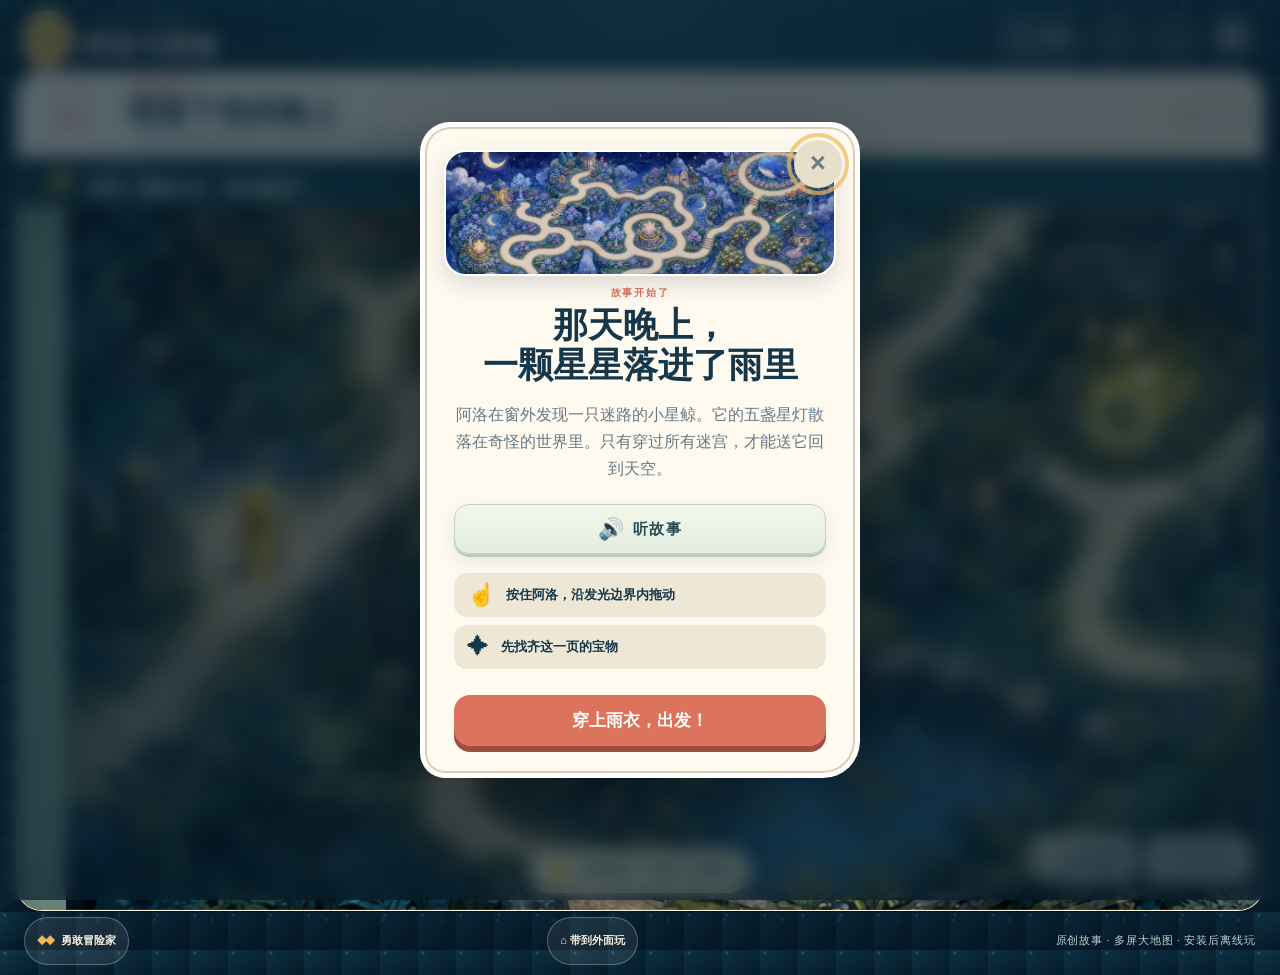
==== commit 8accf501: "Optimize tablet touch gameplay" ====
--- a/index.html
+++ b/index.html
@@ -8,10 +8,10 @@
     <meta name="apple-mobile-web-app-status-bar-style" content="black-translucent" />
     <meta name="apple-mobile-web-app-title" content="星鲸迷宫" />
     <meta name="description" content="一部可以玩的儿童迷宫冒险绘本" />
-    <link rel="manifest" href="manifest.webmanifest?v=22" />
+    <link rel="manifest" href="manifest.webmanifest?v=24" />
     <link rel="apple-touch-icon" sizes="180x180" href="icons/apple-touch-icon.png" />
     <link rel="icon" href="icons/icon.svg" type="image/svg+xml" />
-    <link rel="stylesheet" href="styles.css?v=22" />
+    <link rel="stylesheet" href="styles.css?v=24" />
     <title>阿洛与星鲸 · 迷宫绘本</title>
   </head>
   <body>
@@ -65,14 +65,6 @@
 
         <footer class="game-footer">
           <div class="story-tip" id="storyTip"><small>阿洛说</small><span>有些路看起来很近，却不一定能到达。</span></div>
-
-          <div class="controls" aria-label="方向控制">
-            <button class="move-button up" data-dir="up" aria-label="向上">▲</button>
-            <button class="move-button left" data-dir="left" aria-label="向左">◀</button>
-            <span class="compass" aria-hidden="true">✦</span>
-            <button class="move-button right" data-dir="right" aria-label="向右">▶</button>
-            <button class="move-button down" data-dir="down" aria-label="向下">▼</button>
-          </div>
 
           <div class="tool-buttons">
             <button id="hintButton" type="button"><span>⌁</span> 给我线索</button>
@@ -155,6 +147,6 @@
       </article>
     </dialog>
 
-    <script src="app.js?v=22" defer></script>
+    <script src="app.js?v=24" defer></script>
   </body>
 </html>
--- a/styles.css
+++ b/styles.css
@@ -105,14 +105,9 @@
 .confetti { position: absolute; inset: 0; overflow: hidden; pointer-events: none; }
 .confetti i { position: absolute; top: -10%; width: 9px; height: 16px; border-radius: 2px; animation: fall 1.7s ease-in forwards; }
 
-.game-footer { min-height: 122px; display: grid; grid-template-columns: minmax(170px,1fr) auto minmax(170px,1fr); gap: 20px; align-items: center; padding: 13px 22px; background: linear-gradient(100deg,#faf2df,#eee2cb); border-top: 1px solid #d4c5a9; }
+.game-footer { min-height: 68px; display: grid; grid-template-columns: minmax(170px,1fr) auto; gap: 20px; align-items: center; padding: 10px 22px; background: linear-gradient(100deg,#faf2df,#eee2cb); border-top: 1px solid #d4c5a9; }
 .story-tip { max-width: 230px; color: var(--muted); font-size: 13px; line-height: 1.45; }
 .story-tip small { display: block; width: max-content; margin-bottom: 3px; padding: 2px 7px; color: #fff; background: var(--coral); border-radius: 99px; font-size: 9px; letter-spacing: .1em; }
-.controls { display: grid; grid-template: repeat(3, 45px) / repeat(3, 50px); gap: 4px; place-items: center; }
-.move-button { width: 48px; height: 44px; padding: 0; color: #fff5d5; border: 1px solid rgba(255,255,255,.3); border-radius: 12px; background: linear-gradient(#477f85,#285b65); box-shadow: 0 4px 0 #173e48, 0 7px 15px rgba(16,43,50,.18); font: 900 17px/1 sans-serif; cursor: pointer; }
-.move-button:active { transform: translateY(3px); box-shadow: 0 1px 0 #315a68; }
-.move-button.up { grid-area: 1/2; } .move-button.left { grid-area: 2/1; } .move-button.right { grid-area: 2/3; } .move-button.down { grid-area: 3/2; }
-.compass { grid-area: 2/2; color: var(--coral); font-size: 20px; }
 .tool-buttons { justify-self: end; display: grid; gap: 8px; }
 .tool-buttons button { min-width: 128px; min-height:44px; padding: 9px 11px; text-align: left; color: #355c68; border: 1px solid #c3d4ce; border-radius: 12px; background: #e9f0e6; font-size: 12px; font-weight: 700; cursor: pointer; }
 .tool-buttons span { display: inline-block; width: 23px; color: var(--coral); font: 900 18px/1 sans-serif; }
@@ -205,8 +200,6 @@
   .drag-hint { bottom: 22px; padding: 11px 18px; }
   .drag-hint span { font-size: 25px; }
   .drag-hint b { font-size: 14px; }
-  .controls { grid-template: repeat(3, 55px) / repeat(3, 60px); gap: 5px; }
-  .move-button { width: 58px; height: 54px; border-radius: 16px; font-size: 21px; }
   .tool-buttons button { min-height: 52px; padding: 10px 13px; font-size: 13px; }
   .difficulty-button, .outside-button { min-height: 48px; padding-left: 16px; padding-right: 16px; }
   .dialog-close { width: 52px; height: 52px; }
@@ -221,14 +214,10 @@
 
 @media (orientation: landscape) and (max-height: 900px) and (min-width: 768px) {
   .brand-moon, .round-button { min-width: 54px; min-height: 54px; }
-  .controls { grid-template: repeat(3, 55px) / repeat(3, 60px); gap: 5px; }
-  .move-button { width: 58px; height: 54px; border-radius: 16px; }
   .tool-buttons button, .difficulty-button, .outside-button { min-height: 48px; }
 }
 
 @media (min-width: 700px) and (max-width: 1100px) {
-  .controls { grid-template: repeat(3, 55px) / repeat(3, 60px); gap: 5px; }
-  .move-button { width: 58px; height: 54px; border-radius: 16px; }
   .tool-buttons button, .difficulty-button, .outside-button { min-height: 48px; }
 }
 
@@ -240,7 +229,7 @@
   .chapter-copy #chapterStory { font-size: 11px; }
   .mission-ribbon { padding: 8px 13px; }.mission-icon { display: none; }
   .maze-stage { min-height: 390px; height: 56vh; }
-  .game-footer { grid-template-columns: auto 1fr auto; gap: 8px; padding: 10px; }
+  .game-footer { grid-template-columns: 1fr auto; gap: 8px; padding: 10px; }
   .story-tip { width: 54px; font-size: 0; }.story-tip small { font-size: 9px; }
   .tool-buttons button { min-width: 0; width: 42px; height: 40px; padding: 8px; font-size: 0; text-align: center; }.tool-buttons span { width: auto; font-size: 20px; }
   .world-hud { top:8px; right:8px; }.mini-map-wrap { width:112px; height:66px; }.mini-map-wrap #miniMap { width:106px; height:60px; } #overviewButton { width:44px; }
@@ -286,14 +275,14 @@
 
 /* 触控目标：无论指针类型，核心交互按钮保底 48px */
 .brand, .round-button, #overviewButton,
-.move-button, .tool-buttons button,
+.tool-buttons button,
 .difficulty-button, .outside-button,
 .dialog-close, .primary-button, .text-button,
 .chapter-list button, .difficulty-list button { min-height: 48px; }
 .round-button, .brand-moon, .dialog-close { min-width: 48px; }
 
 /* 温和按压反馈：统一短回弹，不跳位置 */
-.round-button, .move-button, .tool-buttons button,
+.round-button, .tool-buttons button,
 .difficulty-button, .outside-button, .primary-button,
 .chapter-list button, .difficulty-list button {
   transition: transform .12s ease, box-shadow .12s ease, background-color .2s ease;
@@ -429,7 +418,6 @@
     border-radius: 13px;
   }
   .story-tip small { margin: 0 0 3px; }
-  .controls { justify-self: center; }
   .tool-buttons {
     width: 100%;
     justify-self: stretch;
@@ -456,3 +444,32 @@
   .maze-stage { height: min(calc(100dvh - 196px), 720px); min-height: 520px; }
   .game-footer { width: 238px; margin: 14px; padding: 10px; }
 }
+
+/* ============ 纯触屏轻量工具栏（v24） ============ */
+@media (min-width: 700px) {
+  .game-footer {
+    width: 220px;
+    margin: 12px;
+    padding: 0;
+    gap: 8px;
+    background: transparent;
+    border: 0;
+    border-radius: 0;
+    box-shadow: none;
+    -webkit-backdrop-filter: none;
+    backdrop-filter: none;
+    pointer-events: none;
+  }
+  .game-footer .story-tip { display: none; }
+  .game-footer .tool-buttons { pointer-events: none; }
+  .game-footer button { pointer-events: auto; }
+
+  .game-footer .tool-buttons button {
+    color: #244e58;
+    background: rgba(239, 247, 232, .58);
+    border-color: rgba(255, 255, 244, .68);
+    box-shadow: 0 3px 0 rgba(75, 103, 96, .34), 0 7px 18px rgba(0, 20, 30, .16);
+    -webkit-backdrop-filter: blur(8px) saturate(1.16);
+    backdrop-filter: blur(8px) saturate(1.16);
+  }
+}
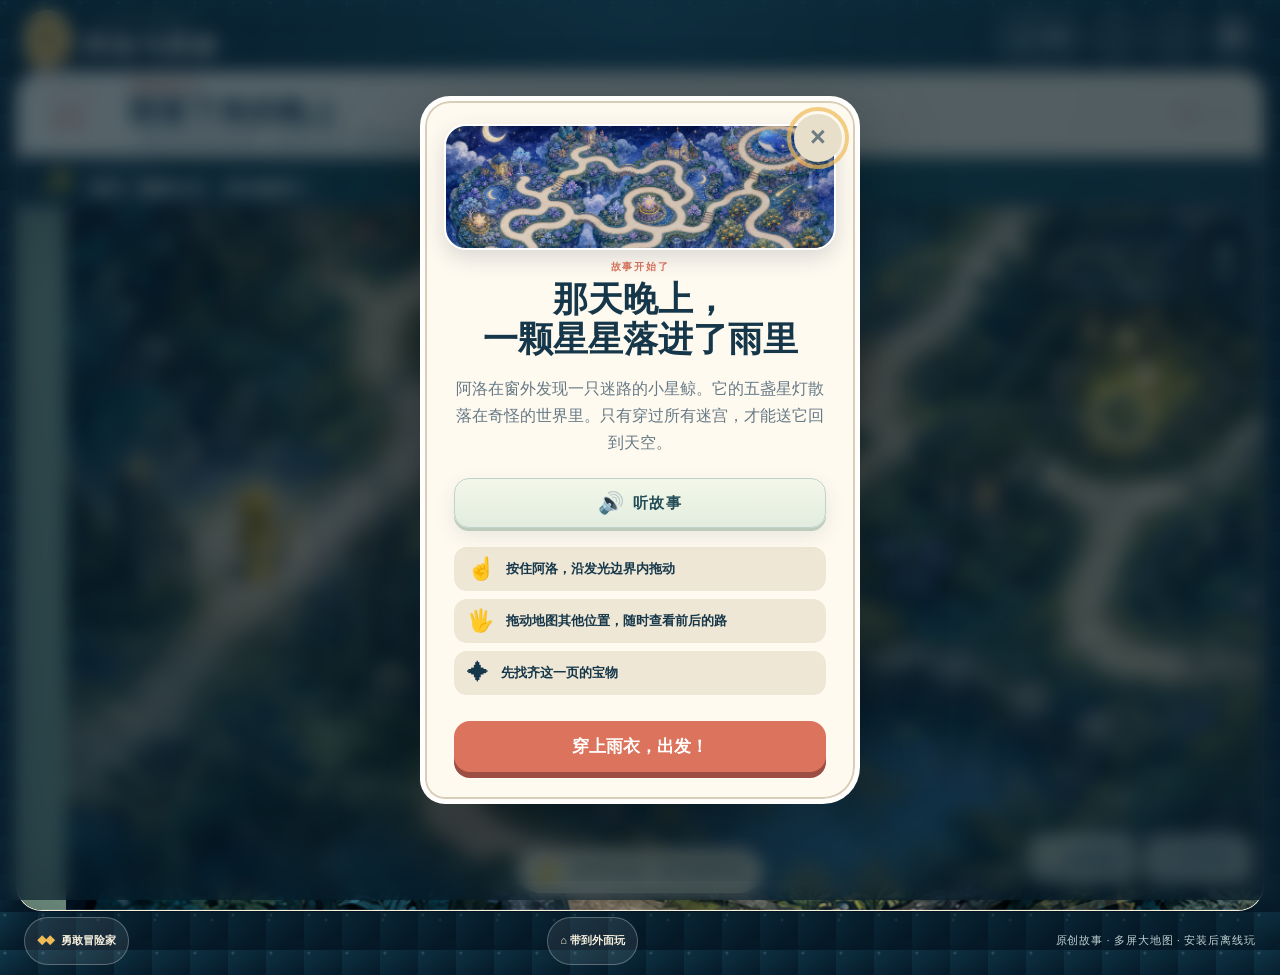
==== commit c1c74990: "Add free map panning on tablets" ====
--- a/index.html
+++ b/index.html
@@ -8,10 +8,10 @@
     <meta name="apple-mobile-web-app-status-bar-style" content="black-translucent" />
     <meta name="apple-mobile-web-app-title" content="星鲸迷宫" />
     <meta name="description" content="一部可以玩的儿童迷宫冒险绘本" />
-    <link rel="manifest" href="manifest.webmanifest?v=24" />
+    <link rel="manifest" href="manifest.webmanifest?v=26" />
     <link rel="apple-touch-icon" sizes="180x180" href="icons/apple-touch-icon.png" />
     <link rel="icon" href="icons/icon.svg" type="image/svg+xml" />
-    <link rel="stylesheet" href="styles.css?v=24" />
+    <link rel="stylesheet" href="styles.css?v=26" />
     <title>阿洛与星鲸 · 迷宫绘本</title>
   </head>
   <body>
@@ -49,7 +49,7 @@
         </div>
 
         <div class="maze-stage" id="mazeStage">
-          <canvas id="mazeCanvas" aria-label="故事迷宫。手指按住阿洛，沿发光边界内的小路拖动，收集物品并到达出口。"></canvas>
+          <canvas id="mazeCanvas" aria-label="故事迷宫。按住阿洛沿发光小路拖动可以行走；按住地图其他位置拖动可以自由查看前后区域。"></canvas>
           <div class="stage-vignette" aria-hidden="true"></div>
           <div class="world-hud">
             <div class="mini-map-wrap">
@@ -58,7 +58,7 @@
             </div>
             <button id="overviewButton" type="button" aria-label="查看完整地图" aria-pressed="false"><span>⌗</span><b>全图</b></button>
           </div>
-          <div class="drag-hint" id="dragHint"><span>☝</span><b>按住阿洛，沿发光小路拖动</b></div>
+          <div class="drag-hint" id="dragHint"><span>☝</span><b>按住阿洛走路 · 拖动画面看地图</b></div>
           <div class="story-toast" id="storyToast" role="status"></div>
           <div class="confetti" id="confetti" aria-hidden="true"></div>
         </div>
@@ -89,6 +89,7 @@
         <p>阿洛在窗外发现一只迷路的小星鲸。它的五盏星灯散落在奇怪的世界里。只有穿过所有迷宫，才能送它回到天空。</p>
         <button class="story-read-button narration-button" id="introReadButton" type="button" aria-label="朗读故事开头" aria-pressed="false" data-read-label="听故事"><span aria-hidden="true">🔊</span><b class="read-label">听故事</b></button>
         <div class="intro-rule"><span>☝</span><b>按住阿洛，沿发光边界内拖动</b></div>
+        <div class="intro-rule"><span>🖐</span><b>拖动地图其他位置，随时查看前后的路</b></div>
         <div class="intro-rule"><span>✦</span><b>先找齐这一页的宝物</b></div>
         <button class="primary-button" data-close="introDialog">穿上雨衣，出发！</button>
       </article>
@@ -147,6 +148,6 @@
       </article>
     </dialog>
 
-    <script src="app.js?v=24" defer></script>
+    <script src="app.js?v=26" defer></script>
   </body>
 </html>
--- a/styles.css
+++ b/styles.css
@@ -87,6 +87,7 @@
 .maze-stage { position: relative; width: 100%; height: min(67vh, 760px); min-height: 470px; overflow: hidden; background: #071f29; touch-action: none; overscroll-behavior: contain; }
 #mazeCanvas { display: block; width: 100%; height: 100%; cursor: grab; touch-action: none; -webkit-touch-callout: none; }
 #mazeCanvas:active { cursor: grabbing; }
+#mazeCanvas.is-panning { cursor: grabbing; }
 .stage-vignette { position: absolute; inset: 0; pointer-events: none; box-shadow: inset 0 0 95px rgba(0,14,23,.45), inset 0 0 0 1px rgba(255,255,255,.12); }
 .maze-stage.found-glow .stage-vignette { animation: gentle-found .62s ease-out; }
 .world-hud { position: absolute; z-index: 4; top: 13px; right: 13px; display: flex; align-items: stretch; gap: 7px; pointer-events: none; }
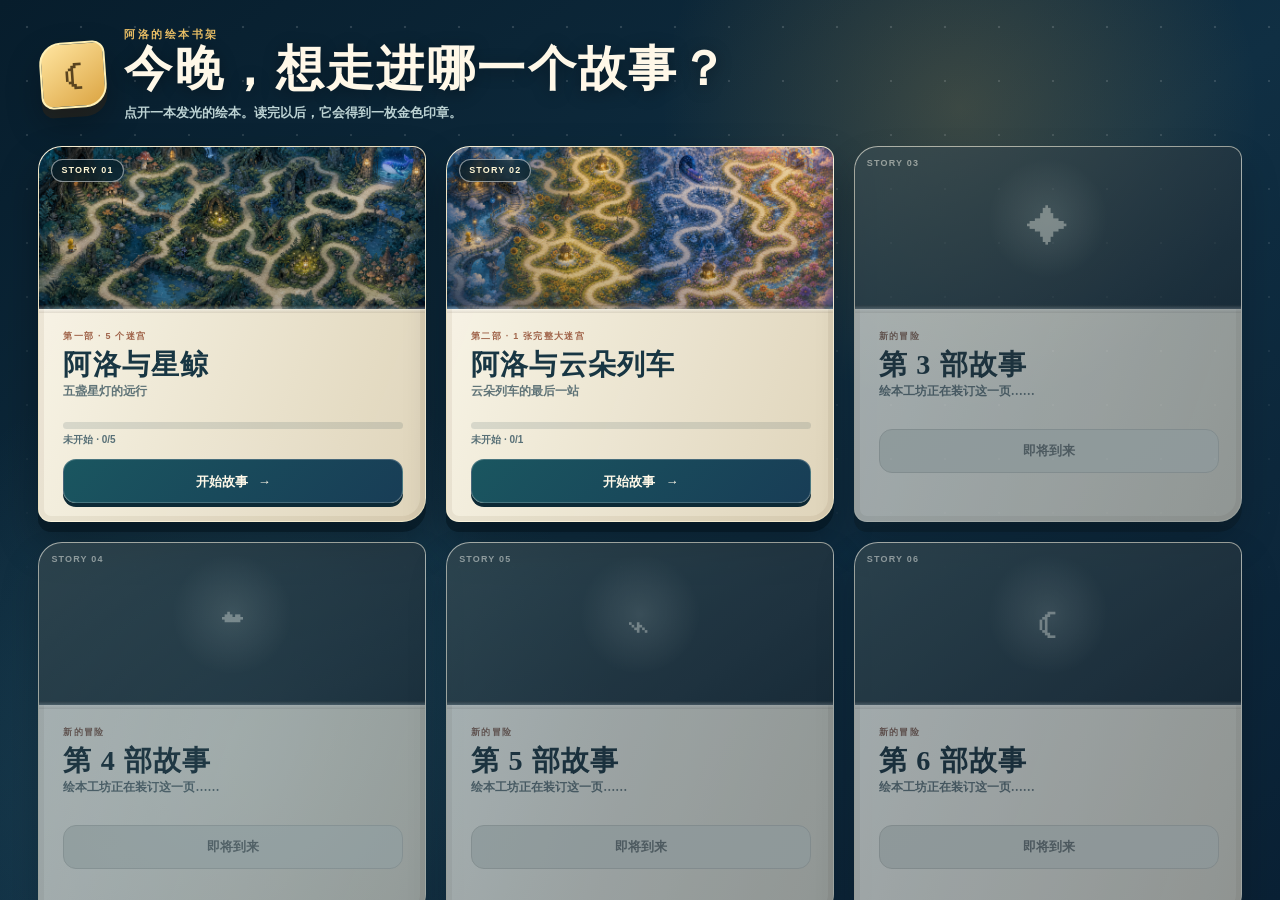
==== commit 13de6257: "Add story bookshelf and cloud train adventure" ====
--- a/index.html
+++ b/index.html
@@ -8,49 +8,67 @@
     <meta name="apple-mobile-web-app-status-bar-style" content="black-translucent" />
     <meta name="apple-mobile-web-app-title" content="星鲸迷宫" />
     <meta name="description" content="一部可以玩的儿童迷宫冒险绘本" />
-    <link rel="manifest" href="manifest.webmanifest?v=26" />
+    <link rel="manifest" href="manifest.webmanifest?v=29" />
     <link rel="apple-touch-icon" sizes="180x180" href="icons/apple-touch-icon.png" />
     <link rel="icon" href="icons/icon.svg" type="image/svg+xml" />
-    <link rel="stylesheet" href="styles.css?v=26" />
-    <title>阿洛与星鲸 · 迷宫绘本</title>
+    <link rel="stylesheet" href="styles.css?v=29" />
+    <title>阿洛的故事书架 · 迷宫绘本</title>
   </head>
   <body>
     <div class="paper-grain" aria-hidden="true"></div>
 
-    <main class="book-shell">
-      <header class="book-header">
-        <button class="brand" id="storyButton" type="button" aria-label="打开故事开头">
-          <span class="brand-moon">☾</span>
-          <span><small>一本可以玩的冒险绘本</small><strong>阿洛与星鲸</strong></span>
-        </button>
-        <div class="header-actions">
-          <button class="round-button narration-button header-read-button" id="readButton" type="button" aria-label="朗读这一页" aria-pressed="false" data-read-label="朗读"><span aria-hidden="true">🔊</span><b class="read-label">朗读</b></button>
-          <button class="round-button" id="soundButton" type="button" aria-label="关闭声音" aria-pressed="true"><span class="on">♪</span><span class="off">×</span></button>
-          <button class="round-button" id="installButton" type="button" aria-label="带到外面玩">⌂</button>
-          <button class="round-button" id="chapterButton" type="button" aria-label="选择故事章节">☷</button>
-        </div>
-      </header>
+    <section class="bookshelf-screen" id="bookshelf" aria-label="阿洛的故事书架" hidden>
+      <div class="bookshelf-glow" aria-hidden="true"></div>
+      <div class="bookshelf-inner">
+        <header class="bookshelf-header">
+          <div class="bookshelf-mark" aria-hidden="true">☾</div>
+          <div>
+            <p>阿洛的绘本书架</p>
+            <h1>今晚，想走进哪一个故事？</h1>
+            <span>点开一本发光的绘本。读完以后，它会得到一枚金色印章。</span>
+          </div>
+        </header>
+        <div class="bookshelf-grid" id="bookshelfGrid"></div>
+        <footer class="bookshelf-footer"><span>✦</span> 更多故事正在装订中 · 已下载的故事可以离线玩</footer>
+      </div>
+    </section>
 
+    <main class="book-shell" id="gameBook">
       <section class="story-card" aria-label="迷宫故事游戏">
-        <header class="chapter-strip">
-          <div class="chapter-number"><small>CHAPTER</small><strong id="chapterNumber">01</strong></div>
-          <div class="chapter-copy">
-            <p id="chapterKicker">星鲸坠落以后</p>
-            <h1 id="chapterTitle">雨落下来的晚上</h1>
-            <p id="chapterStory">一颗蓝色的星星掉进森林。阿洛披上雨衣，跟着微弱的歌声出发了。</p>
+        <header class="book-toolbar">
+          <button class="brand" id="storyButton" type="button" aria-label="返回故事书架">
+            <span class="brand-moon">☾</span>
+            <span class="brand-copy"><small>点这里返回故事书架</small><strong id="brandTitle">阿洛与星鲸</strong></span>
+          </button>
+
+          <div class="chapter-block">
+            <div class="chapter-number"><small>CHAPTER</small><strong id="chapterNumber">01</strong></div>
+            <div class="chapter-copy">
+              <p id="chapterKicker">星鲸坠落以后</p>
+              <h1 id="chapterTitle">雨落下来的晚上</h1>
+              <p id="chapterStory">一颗蓝色的星星掉进森林。阿洛披上雨衣，跟着微弱的歌声出发了。</p>
+            </div>
+            <div class="chapter-progress" id="chapterProgress" aria-label="章节进度"></div>
           </div>
-          <div class="chapter-progress" id="chapterProgress" aria-label="章节进度"></div>
+
+          <div class="mission-block">
+            <div class="mission-icon" id="missionIcon">✨</div>
+            <div class="mission-copy"><small>这一页的任务</small><strong id="missionText">找到 3 盏萤火灯，再去森林门</strong></div>
+            <div class="collection" id="collection" aria-label="已收集物品"></div>
+          </div>
+
+          <nav class="header-actions" aria-label="绘本工具">
+            <button class="difficulty-button" id="difficultyButton" type="button" aria-label="选择难度"><span id="difficultyGlyph">◆◆</span><b id="difficultyLabel">勇敢冒险家</b></button>
+            <button class="round-button" id="chapterButton" type="button" aria-label="选择故事章节">☷</button>
+            <button class="round-button" id="soundButton" type="button" aria-label="关闭声音" aria-pressed="true"><span class="on">♪</span><span class="off">×</span></button>
+            <button class="round-button" id="installButton" type="button" aria-label="带到外面玩">⌂</button>
+          </nav>
         </header>
-
-        <div class="mission-ribbon">
-          <div class="mission-icon" id="missionIcon">✨</div>
-          <div><small>这一页的任务</small><strong id="missionText">找到 3 盏萤火灯，再去森林门</strong></div>
-          <div class="collection" id="collection" aria-label="已收集物品"></div>
-        </div>
 
         <div class="maze-stage" id="mazeStage">
           <canvas id="mazeCanvas" aria-label="故事迷宫。按住阿洛沿发光小路拖动可以行走；按住地图其他位置拖动可以自由查看前后区域。"></canvas>
           <div class="stage-vignette" aria-hidden="true"></div>
+          <button class="round-button narration-button stage-read-button" id="readButton" type="button" aria-label="朗读这一页" aria-pressed="false" data-read-label="朗读"><span aria-hidden="true">🔊</span><b class="read-label">朗读</b></button>
           <div class="world-hud">
             <div class="mini-map-wrap">
               <canvas id="miniMap" width="144" height="78" aria-label="迷宫小地图"></canvas>
@@ -72,12 +90,6 @@
           </div>
         </footer>
       </section>
-
-      <footer class="book-footer">
-        <button class="difficulty-button" id="difficultyButton" type="button"><span id="difficultyGlyph">◆◆</span><b id="difficultyLabel">勇敢冒险家</b></button>
-        <button class="outside-button" id="outsideButton" type="button">⌂ 带到外面玩</button>
-        <p>原创故事 · 多屏大地图 · 安装后离线玩</p>
-      </footer>
     </main>
 
     <dialog class="dialog" id="introDialog">
@@ -85,13 +97,13 @@
         <button class="dialog-close" data-close="introDialog" aria-label="关闭">×</button>
         <div class="intro-sky" aria-hidden="true"><i></i><i></i><i></i><span>🐋</span></div>
         <p class="eyebrow">故事开始了</p>
-        <h2>那天晚上，<br />一颗星星落进了雨里</h2>
-        <p>阿洛在窗外发现一只迷路的小星鲸。它的五盏星灯散落在奇怪的世界里。只有穿过所有迷宫，才能送它回到天空。</p>
+        <h2 id="introTitle">那天晚上，<br />一颗星星落进了雨里</h2>
+        <p id="introStory">阿洛在窗外发现一只迷路的小星鲸。它的五盏星灯散落在奇怪的世界里。只有穿过所有迷宫，才能送它回到天空。</p>
         <button class="story-read-button narration-button" id="introReadButton" type="button" aria-label="朗读故事开头" aria-pressed="false" data-read-label="听故事"><span aria-hidden="true">🔊</span><b class="read-label">听故事</b></button>
         <div class="intro-rule"><span>☝</span><b>按住阿洛，沿发光边界内拖动</b></div>
         <div class="intro-rule"><span>🖐</span><b>拖动地图其他位置，随时查看前后的路</b></div>
         <div class="intro-rule"><span>✦</span><b>先找齐这一页的宝物</b></div>
-        <button class="primary-button" data-close="introDialog">穿上雨衣，出发！</button>
+        <button class="primary-button" id="introStartButton" data-close="introDialog">穿上雨衣，出发！</button>
       </article>
     </dialog>
 
@@ -148,6 +160,6 @@
       </article>
     </dialog>
 
-    <script src="app.js?v=26" defer></script>
+    <script src="app.js?v=29" defer></script>
   </body>
 </html>
--- a/styles.css
+++ b/styles.css
@@ -474,3 +474,210 @@
     backdrop-filter: blur(8px) saturate(1.16);
   }
 }
+
+/* ============ v27 平板紧凑单栏布局 ============
+   新结构: book-toolbar(brand + chapter-block + mission-block + header-actions)
+   maze-stage 弹性占满剩余空间, readButton 舞台内左下悬浮, game-footer 右下悬浮 */
+
+/* --- 工具栏(浅色纸面, 全端共用基础) --- */
+.book-toolbar {
+  display: flex; flex-wrap: wrap; align-items: center; gap: 6px 12px;
+  padding: 8px 14px;
+  background: linear-gradient(105deg, #fffaf0, #efe4ce);
+  border-bottom: 1px solid rgba(211, 197, 170, .65);
+}
+.book-toolbar .brand { flex: 0 0 auto; }
+.book-toolbar .brand-moon { width: 42px; height: 42px; font-size: 25px; }
+.book-toolbar .brand small { color: #a0644a; }
+.book-toolbar .brand strong { font-size: clamp(19px, 2.4vw, 25px); }
+
+.chapter-block { flex: 1 1 240px; min-width: 0; display: flex; align-items: center; gap: 12px; }
+.chapter-block .chapter-number { width: 52px; }
+.chapter-block .chapter-number strong { font-size: 30px; }
+.chapter-block .chapter-copy h1 { margin: 1px 0 2px; font-size: clamp(18px, 2.5vw, 25px); }
+.chapter-block .chapter-progress { flex: 0 0 auto; margin-left: auto; }
+
+.mission-block {
+  flex: 0 1 auto; min-width: 0; display: flex; align-items: center; gap: 9px;
+  padding: 5px 12px; color: #fff8e9;
+  background: linear-gradient(105deg, var(--chapter-deep), var(--chapter-accent) 70%);
+  border-radius: 15px;
+  box-shadow: inset 0 0 0 1px rgba(255, 255, 255, .12), 0 3px 10px rgba(16, 47, 62, .18);
+}
+.mission-block .mission-icon { font-size: 21px; filter: drop-shadow(0 2px 0 rgba(0,0,0,.2)); }
+.mission-block .mission-copy { min-width: 0; }
+.mission-block .mission-copy small { display: block; margin-bottom: 1px; color: #9fc0c7; font-size: 8px; letter-spacing: .12em; }
+.mission-block .mission-copy strong { display: block; overflow: hidden; font-size: 12px; text-overflow: ellipsis; white-space: nowrap; }
+.mission-block .collection i { width: 25px; height: 25px; font-size: 16px; }
+
+.book-toolbar .header-actions { flex: 0 0 auto; display: flex; align-items: center; gap: 8px; margin-left: auto; }
+.book-toolbar .round-button {
+  width: 44px; height: 44px; color: #2a5561; font-size: 20px;
+  border-color: #c2d2cc; background: rgba(255, 255, 255, .72);
+  box-shadow: 0 3px 0 rgba(120, 140, 128, .32);
+}
+.book-toolbar .difficulty-button {
+  min-height: 44px; padding: 6px 13px; color: #35566a;
+  border-color: #c3d4ce; background: #edf3e5;
+  box-shadow: 0 3px 0 rgba(120, 140, 128, .3);
+}
+.book-toolbar .difficulty-button span { color: #c98a2d; }
+
+/* --- 舞台内悬浮朗读按钮(左下, 避开右上角小地图) --- */
+.stage-read-button {
+  position: absolute; z-index: 5; left: 13px; bottom: 13px;
+  display: inline-flex; align-items: center; justify-content: center; gap: 7px;
+  width: auto; min-width: 48px; min-height: 48px; padding: 0 17px;
+  color: var(--night); font-size: 16px;
+  border: 2px solid rgba(255, 255, 255, .88); border-radius: 99px;
+  background: rgba(248, 241, 223, .78);
+  box-shadow: 0 8px 24px rgba(0, 14, 23, .32);
+  -webkit-backdrop-filter: blur(10px) saturate(1.1);
+  backdrop-filter: blur(10px) saturate(1.1);
+}
+.stage-read-button span { font-size: 19px; line-height: 1; }
+.stage-read-button .read-label { font: 800 13px/1 "Kaiti SC", "STKaiti", serif; letter-spacing: .08em; }
+.stage-read-button:active { transform: translateY(3px); }
+.stage-read-button.is-speaking {
+  color: var(--night); background: rgba(240, 186, 86, .92); border-color: #fff1ba;
+}
+
+/* --- ≥700px: 100dvh 单页不滚动, 舞台弹性占满 --- */
+@media (min-width: 700px) {
+  html, body { height: 100%; overflow: hidden; }
+  body { min-height: 100dvh; }
+  .book-shell {
+    display: flex; flex-direction: column;
+    width: min(98.5vw, 1500px); height: 100dvh;
+    padding: max(8px, env(safe-area-inset-top)) max(10px, env(safe-area-inset-right)) max(10px, env(safe-area-inset-bottom)) max(10px, env(safe-area-inset-left));
+  }
+  .story-card {
+    flex: 1 1 auto; min-height: 0;
+    display: grid; grid-template-columns: minmax(0, 1fr); grid-template-rows: auto minmax(0, 1fr);
+  }
+  .book-toolbar { grid-column: 1; flex-wrap: nowrap; gap: 14px; padding: 6px 14px; }
+  .chapter-block .chapter-copy #chapterStory { max-width: 46vw; }
+
+  .maze-stage { grid-column: 1; grid-row: 2; height: auto; min-height: 0; }
+  .game-footer { grid-column: 1; grid-row: 2; }
+}
+
+/* --- 较窄竖屏: 工具栏紧凑两行, 总高仍远小于旧三层 --- */
+@media (min-width: 700px) and (max-width: 1100px) {
+  .book-toolbar { flex-wrap: wrap; row-gap: 4px; padding: 6px 12px; }
+  .book-toolbar .brand { flex: 0 0 auto; }
+  .book-toolbar .brand small { display: none; }
+  .book-toolbar .brand-moon { width: 38px; height: 38px; font-size: 22px; }
+  .book-toolbar .brand strong { font-size: 18px; }
+  .book-toolbar .header-actions { gap: 6px; }
+  .book-toolbar .difficulty-button { min-width: 44px; padding: 6px 11px; }
+  .book-toolbar .difficulty-button b { display: none; }
+  .mission-block { flex: 1 1 190px; min-width: 190px; padding: 5px 9px; }
+  .chapter-block { order: 3; flex: 1 1 100%; min-height: 36px; gap: 9px; padding-top: 3px; border-top: 1px dashed rgba(211, 197, 170, .8); }
+  .chapter-block .chapter-number { width: 38px; }
+  .chapter-block .chapter-number small,
+  .chapter-block .chapter-copy #chapterKicker,
+  .chapter-block .chapter-copy #chapterStory { display: none; }
+  .chapter-block .chapter-number strong { font-size: 22px; }
+  .chapter-block .chapter-copy h1 { margin: 0; font-size: 18px; white-space: nowrap; }
+}
+
+/* --- 手机 <700px: 正常纵向滚动, 工具栏紧凑换行不横向溢出 --- */
+@media (max-width: 699px) {
+  .book-toolbar { gap: 6px 10px; padding: 8px 10px; }
+  .book-toolbar .brand small { display: none; }
+  .book-toolbar .brand-moon { width: 38px; height: 38px; font-size: 22px; }
+  .chapter-block { order: 3; flex: 1 1 100%; gap: 9px; padding-top: 5px; border-top: 1px dashed rgba(211, 197, 170, .8); }
+  .chapter-block .chapter-progress { display: none; }
+  .mission-block { order: 4; flex: 1 1 100%; padding: 5px 10px; }
+  .mission-block .mission-copy strong { white-space: normal; }
+  .book-toolbar .difficulty-button b { display: none; }
+  .book-toolbar .difficulty-button { min-width: 44px; padding: 6px 11px; }
+  .stage-read-button { left: 9px; bottom: 9px; padding: 0 13px; }
+  .stage-read-button .read-label { display: none; }
+  .stage-read-button { min-width: 48px; }
+}
+
+/* ============ v29 故事书架 ============ */
+.bookshelf-screen[hidden], .book-shell[hidden] { display: none !important; }
+.bookshelf-screen {
+  position: fixed; z-index: 20; inset: 0; overflow: auto;
+  color: #fff8e8;
+  background:
+    radial-gradient(circle at 75% 12%, rgba(240,186,86,.2), transparent 24%),
+    radial-gradient(circle at 18% 82%, rgba(87,151,165,.2), transparent 30%),
+    linear-gradient(145deg, #071d2c, #102f43 52%, #0a2135);
+  -webkit-overflow-scrolling: touch;
+}
+.bookshelf-glow {
+  position: fixed; inset: 0; pointer-events: none; opacity: .32;
+  background-image: radial-gradient(circle, rgba(255,255,255,.48) 0 1px, transparent 1.6px);
+  background-size: 54px 54px;
+  -webkit-mask-image: linear-gradient(to bottom, #000, transparent 70%);
+  mask-image: linear-gradient(to bottom, #000, transparent 70%);
+}
+.bookshelf-inner { position: relative; width: min(1240px, 94vw); min-height: 100%; margin: 0 auto; padding: max(28px, env(safe-area-inset-top)) 0 max(30px, env(safe-area-inset-bottom)); }
+.bookshelf-header { display: flex; align-items: center; gap: 18px; margin: 0 2px 24px; }
+.bookshelf-mark {
+  flex: 0 0 auto; display: grid; place-items: center; width: 66px; height: 66px;
+  color: #5a441f; font: 42px/1 Georgia, serif;
+  border: 2px solid #fff0b5; border-radius: 22px 12px 22px 12px;
+  background: linear-gradient(145deg, #ffe5a0, #dba442);
+  box-shadow: 0 9px 0 rgba(67,42,17,.35), 0 16px 35px rgba(0,0,0,.28);
+  transform: rotate(-4deg);
+}
+.bookshelf-header p { margin: 0 0 3px; color: #e7bd65; font: 800 11px/1.2 ui-rounded, sans-serif; letter-spacing: .22em; }
+.bookshelf-header h1 { margin: 0; font: 900 clamp(28px,4vw,48px)/1.05 "Kaiti SC","STKaiti",serif; letter-spacing: .05em; text-shadow: 0 3px 16px rgba(0,0,0,.34); }
+.bookshelf-header span { display: block; margin-top: 8px; color: #bcd2d3; font: 600 13px/1.5 ui-rounded, sans-serif; }
+.bookshelf-grid { display: grid; grid-template-columns: repeat(2, minmax(0, 1fr)); gap: 20px; }
+.story-book {
+  position: relative; display: grid; grid-template-columns: minmax(150px, 42%) minmax(0, 1fr); min-height: 250px; overflow: hidden;
+  border: 1px solid rgba(255,241,196,.32); border-radius: 24px 13px 24px 13px;
+  background: linear-gradient(110deg, rgba(255,251,238,.98), rgba(230,218,190,.97));
+  box-shadow: 0 10px 0 rgba(3,17,26,.48), 0 20px 40px rgba(0,0,0,.3), inset 0 0 0 5px rgba(104,74,37,.08);
+}
+.story-book::after { content:""; position:absolute; left: 42%; top: 0; bottom: 0; width: 8px; transform: translateX(-4px); background: linear-gradient(90deg, rgba(49,32,18,.16), rgba(255,255,255,.28), rgba(49,32,18,.1)); pointer-events:none; }
+.story-book-cover { position: relative; min-height: 250px; background: linear-gradient(rgba(7,27,39,.05),rgba(7,27,39,.2)), var(--book-cover) center/cover no-repeat; }
+.book-number { position:absolute; left:12px; top:12px; padding:6px 9px; color:#fff6d4; font:800 9px/1 ui-rounded,sans-serif; letter-spacing:.13em; border:1px solid rgba(255,255,255,.5); border-radius:99px; background:rgba(7,30,42,.68); backdrop-filter:blur(6px); }
+.story-book-copy { min-width: 0; display:flex; flex-direction:column; align-items:flex-start; padding: 22px 22px 18px 24px; color:#183643; }
+.story-book-copy > small { color:#a0644a; font:800 9px/1.2 ui-rounded,sans-serif; letter-spacing:.14em; }
+.story-book-copy h2 { margin:8px 0 3px; font:900 clamp(21px,2.2vw,30px)/1.08 "Kaiti SC","STKaiti",serif; letter-spacing:.04em; }
+.story-book-copy p { margin:0 0 14px; color:#607478; font:700 12px/1.45 "Kaiti SC","STKaiti",serif; }
+.book-progress { width:100%; margin-top:auto; }
+.book-progress > span { display:block; height:7px; overflow:hidden; border-radius:99px; background:rgba(42,75,80,.14); }
+.book-progress i { display:block; width:var(--progress); height:100%; border-radius:inherit; background:linear-gradient(90deg,#d79d3b,#f4cf75); box-shadow:0 0 10px rgba(220,160,53,.35); }
+.book-progress b { display:block; margin-top:6px; color:#587077; font:800 10px/1 ui-rounded,sans-serif; }
+.book-best { margin-top:5px; color:#9a6b29 !important; letter-spacing:.04em !important; }
+.story-book-copy button { align-self:stretch; display:flex; align-items:center; justify-content:center; gap:10px; min-height:44px; margin-top:14px; color:#fff9e9; font:800 13px/1 ui-rounded,sans-serif; border:1px solid rgba(255,255,255,.2); border-radius:13px; background:linear-gradient(135deg,#1a5660,#183d56); box-shadow:0 4px 0 #0c2935; }
+.story-book-copy button:active { transform:translateY(3px); box-shadow:0 1px 0 #0c2935; }
+.story-book.is-complete { border-color:rgba(238,191,87,.72); box-shadow:0 10px 0 rgba(3,17,26,.48),0 20px 44px rgba(0,0,0,.32),0 0 28px rgba(240,186,86,.2),inset 0 0 0 5px rgba(222,168,67,.12); }
+.completion-seal { position:absolute; right:10px; bottom:12px; display:grid; place-items:center; width:72px; height:72px; color:#6f4919; font:900 23px/1 ui-rounded,sans-serif; border:3px double #9b681e; border-radius:50%; background:radial-gradient(circle,#fff0b3,#e8b34d); box-shadow:0 5px 16px rgba(40,22,5,.35),inset 0 0 0 4px rgba(255,248,207,.52); transform:rotate(-11deg); }
+.completion-seal b { display:block; margin-top:-12px; font-size:10px; letter-spacing:.08em; }
+.future-book { opacity:.64; filter:saturate(.6); }
+.future-cover { display:grid; place-items:center; min-height:250px; color:#d4d9cd; background:radial-gradient(circle at 50% 44%,rgba(203,220,211,.22),transparent 28%),linear-gradient(145deg,#31505b,#172f3e); }
+.future-cover span { position:absolute; left:12px; top:12px; font:800 9px/1 ui-rounded,sans-serif; letter-spacing:.13em; }
+.future-cover b { font:42px/1 Georgia,serif; opacity:.72; }
+.future-book .story-book-copy button { color:#6f7773; background:#d8d9cb; border-color:#c4c4b7; box-shadow:none; }
+.bookshelf-footer { padding:28px 0 4px; color:#91b4b8; text-align:center; font:700 11px/1.4 ui-rounded,sans-serif; letter-spacing:.07em; }
+.bookshelf-footer span { color:#e9bb5d; }
+
+@media (min-width: 1120px) {
+  .bookshelf-grid { grid-template-columns: repeat(3, minmax(0, 1fr)); }
+  .story-book { grid-template-columns: 1fr; grid-template-rows: 162px auto; }
+  .story-book::after { left:0; right:0; top:162px; bottom:auto; width:auto; height:8px; transform:translateY(-4px); background:linear-gradient(rgba(49,32,18,.16),rgba(255,255,255,.28),rgba(49,32,18,.1)); }
+  .story-book-cover, .future-cover { min-height:162px; }
+  .story-book-copy { min-height:212px; }
+}
+@media (max-width: 720px) {
+  .bookshelf-inner { width:min(94vw,560px); }
+  .bookshelf-header { align-items:flex-start; gap:12px; margin-bottom:18px; }
+  .bookshelf-mark { width:50px; height:50px; font-size:31px; border-radius:16px 9px 16px 9px; }
+  .bookshelf-header h1 { font-size:25px; }
+  .bookshelf-header span { font-size:11px; }
+  .bookshelf-grid { grid-template-columns:1fr; gap:16px; }
+  .story-book { grid-template-columns:132px minmax(0,1fr); min-height:220px; }
+  .story-book::after { left:132px; }
+  .story-book-cover,.future-cover { min-height:220px; }
+  .story-book-copy { padding:18px 16px; }
+  .completion-seal { width:62px; height:62px; }
+}
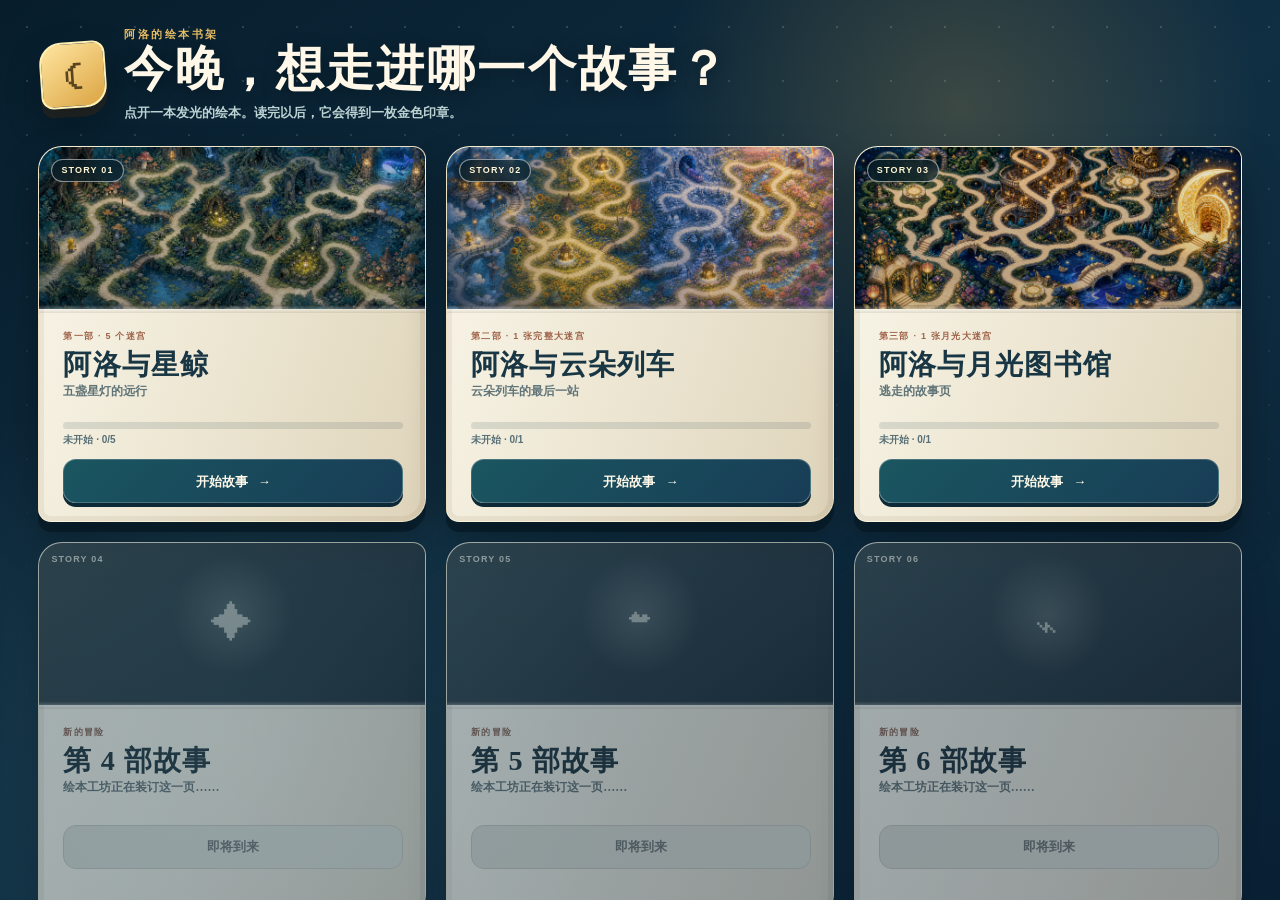
==== commit 64446ed1: "Add moonlight library maze story" ====
--- a/index.html
+++ b/index.html
@@ -8,10 +8,10 @@
     <meta name="apple-mobile-web-app-status-bar-style" content="black-translucent" />
     <meta name="apple-mobile-web-app-title" content="星鲸迷宫" />
     <meta name="description" content="一部可以玩的儿童迷宫冒险绘本" />
-    <link rel="manifest" href="manifest.webmanifest?v=29" />
+    <link rel="manifest" href="manifest.webmanifest?v=31" />
     <link rel="apple-touch-icon" sizes="180x180" href="icons/apple-touch-icon.png" />
     <link rel="icon" href="icons/icon.svg" type="image/svg+xml" />
-    <link rel="stylesheet" href="styles.css?v=29" />
+    <link rel="stylesheet" href="styles.css?v=31" />
     <title>阿洛的故事书架 · 迷宫绘本</title>
   </head>
   <body>
@@ -160,6 +160,6 @@
       </article>
     </dialog>
 
-    <script src="app.js?v=29" defer></script>
+    <script src="app.js?v=31" defer></script>
   </body>
 </html>
--- a/styles.css
+++ b/styles.css
@@ -362,6 +362,20 @@
 @media (max-width: 610px) {
   .header-read-button { width: 52px; min-width: 52px; padding: 0; border-radius: 50%; }
   .header-read-button b { display: none; }
+}
+
+/* 横屏平板里让故事开场一次看完整，不必为了“开始”按钮上下翻页。 */
+@media (orientation: landscape) and (max-height: 900px) {
+  #introDialog { padding: 10px; }
+  #introDialog .dialog-card { max-height: calc(100dvh - 20px); padding: 19px 24px 17px; }
+  #introDialog .intro-sky { height: 90px; margin: -7px -7px 8px; }
+  #introDialog h2 { margin: 5px 0 8px; font-size: clamp(25px, 4.2vh, 33px); }
+  #introDialog p { margin: 7px 0; font-size: 13px; line-height: 1.48; }
+  #introDialog .story-read-button { min-height: 43px; margin: 3px 0 7px; }
+  #introDialog .intro-rule { margin: 5px 0; padding: 7px 12px; }
+  #introDialog .intro-rule span { font-size: 19px; }
+  #introDialog .intro-rule b { font-size: 12px; }
+  #introDialog .primary-button { min-height: 48px; margin-top: 10px; padding: 11px 16px; }
 }
 
 /* ============ 沉浸式迷宫画幅（v21） ============ */
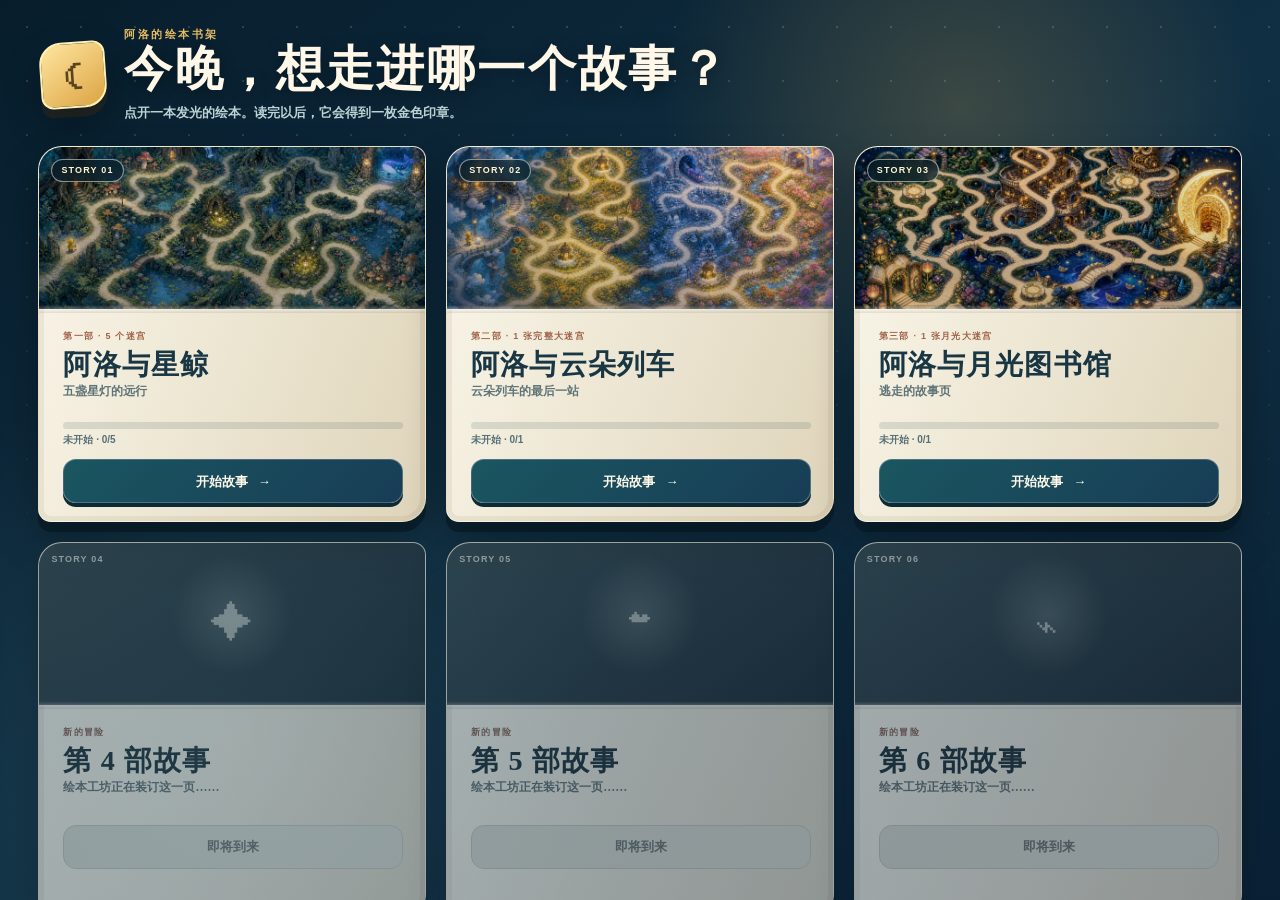
==== commit 2e9f4aed: "build maze level foundation" ====
--- a/index.html
+++ b/index.html
@@ -8,10 +8,10 @@
     <meta name="apple-mobile-web-app-status-bar-style" content="black-translucent" />
     <meta name="apple-mobile-web-app-title" content="星鲸迷宫" />
     <meta name="description" content="一部可以玩的儿童迷宫冒险绘本" />
-    <link rel="manifest" href="manifest.webmanifest?v=31" />
+    <link rel="manifest" href="manifest.webmanifest?v=32" />
     <link rel="apple-touch-icon" sizes="180x180" href="icons/apple-touch-icon.png" />
     <link rel="icon" href="icons/icon.svg" type="image/svg+xml" />
-    <link rel="stylesheet" href="styles.css?v=31" />
+    <link rel="stylesheet" href="styles.css?v=32" />
     <title>阿洛的故事书架 · 迷宫绘本</title>
   </head>
   <body>
@@ -160,6 +160,13 @@
       </article>
     </dialog>
 
-    <script src="app.js?v=31" defer></script>
+    <script src="levels/forest.js?v=32" defer></script>
+    <script src="levels/clock.js?v=32" defer></script>
+    <script src="levels/dragon.js?v=32" defer></script>
+    <script src="levels/sea.js?v=32" defer></script>
+    <script src="levels/stars.js?v=32" defer></script>
+    <script src="levels/cloudtrain.js?v=32" defer></script>
+    <script src="levels/moonlibrary.js?v=32" defer></script>
+    <script src="app.js?v=32" defer></script>
   </body>
 </html>
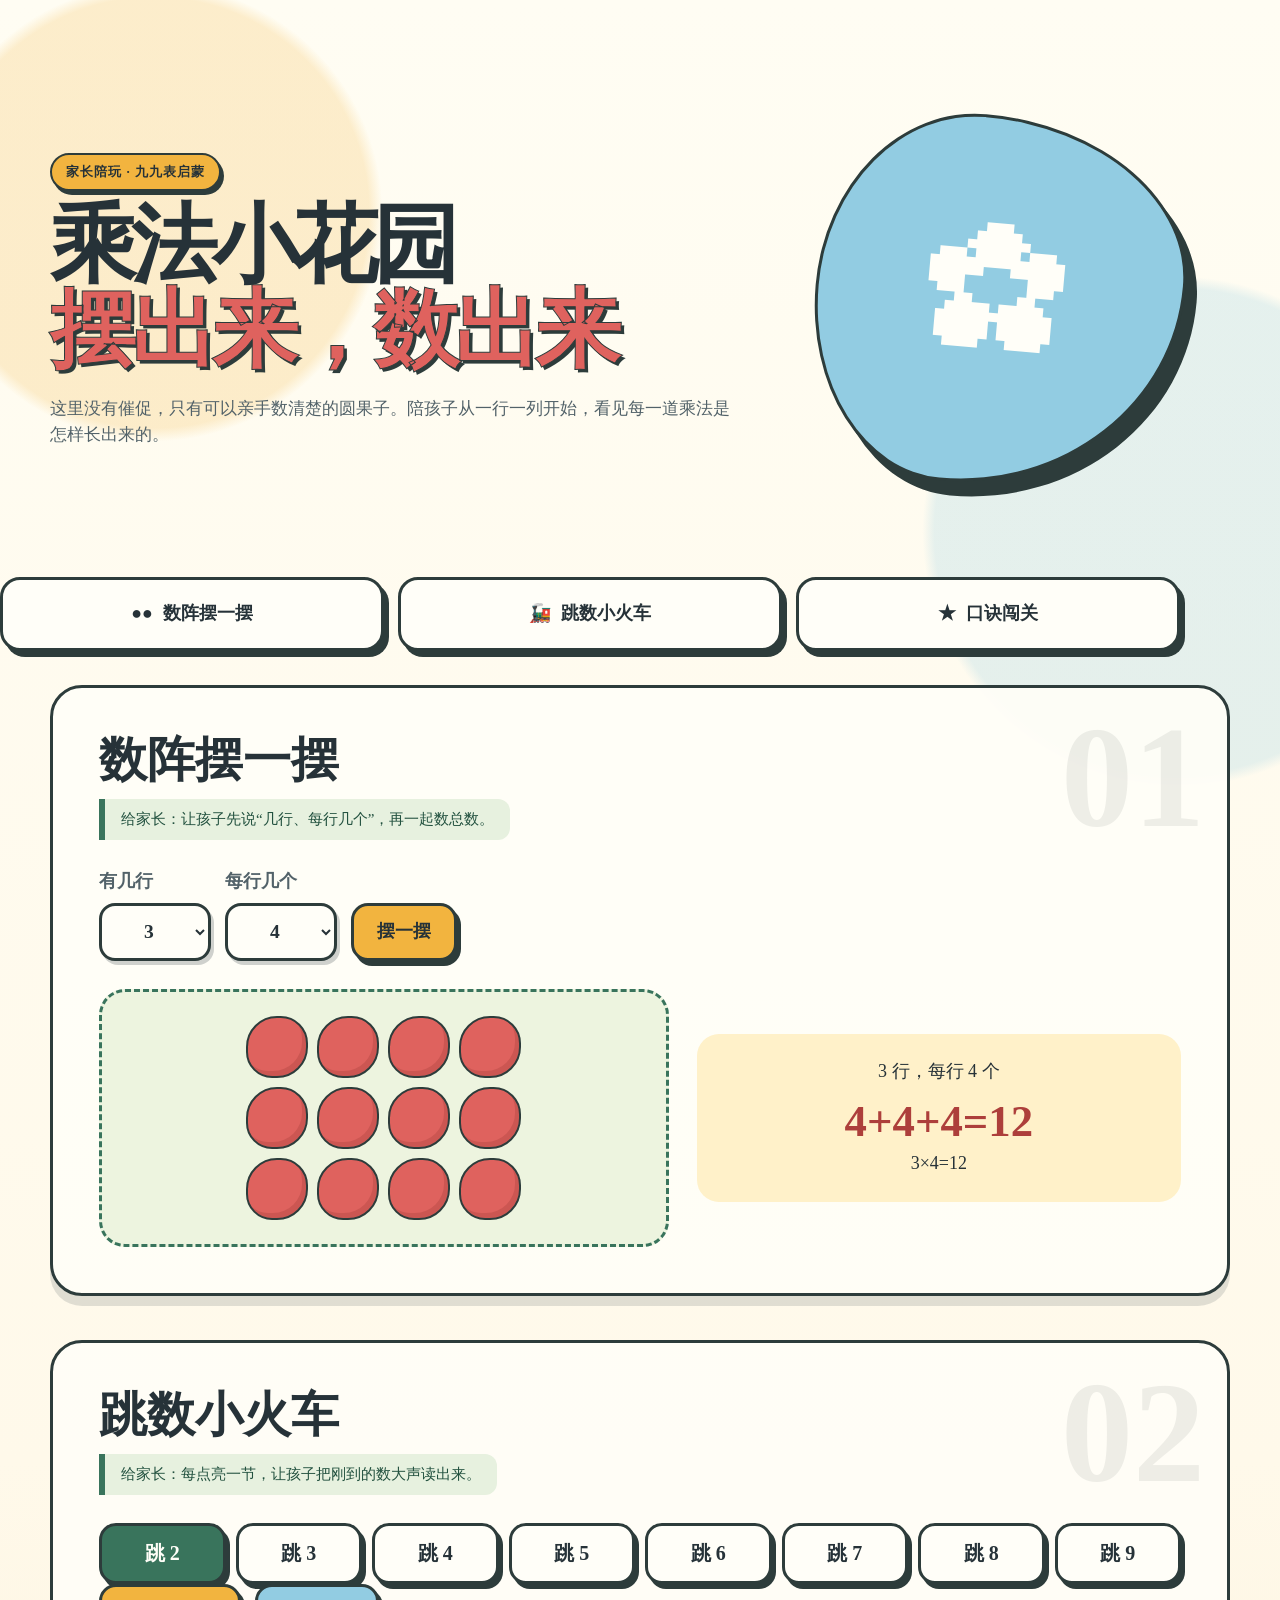
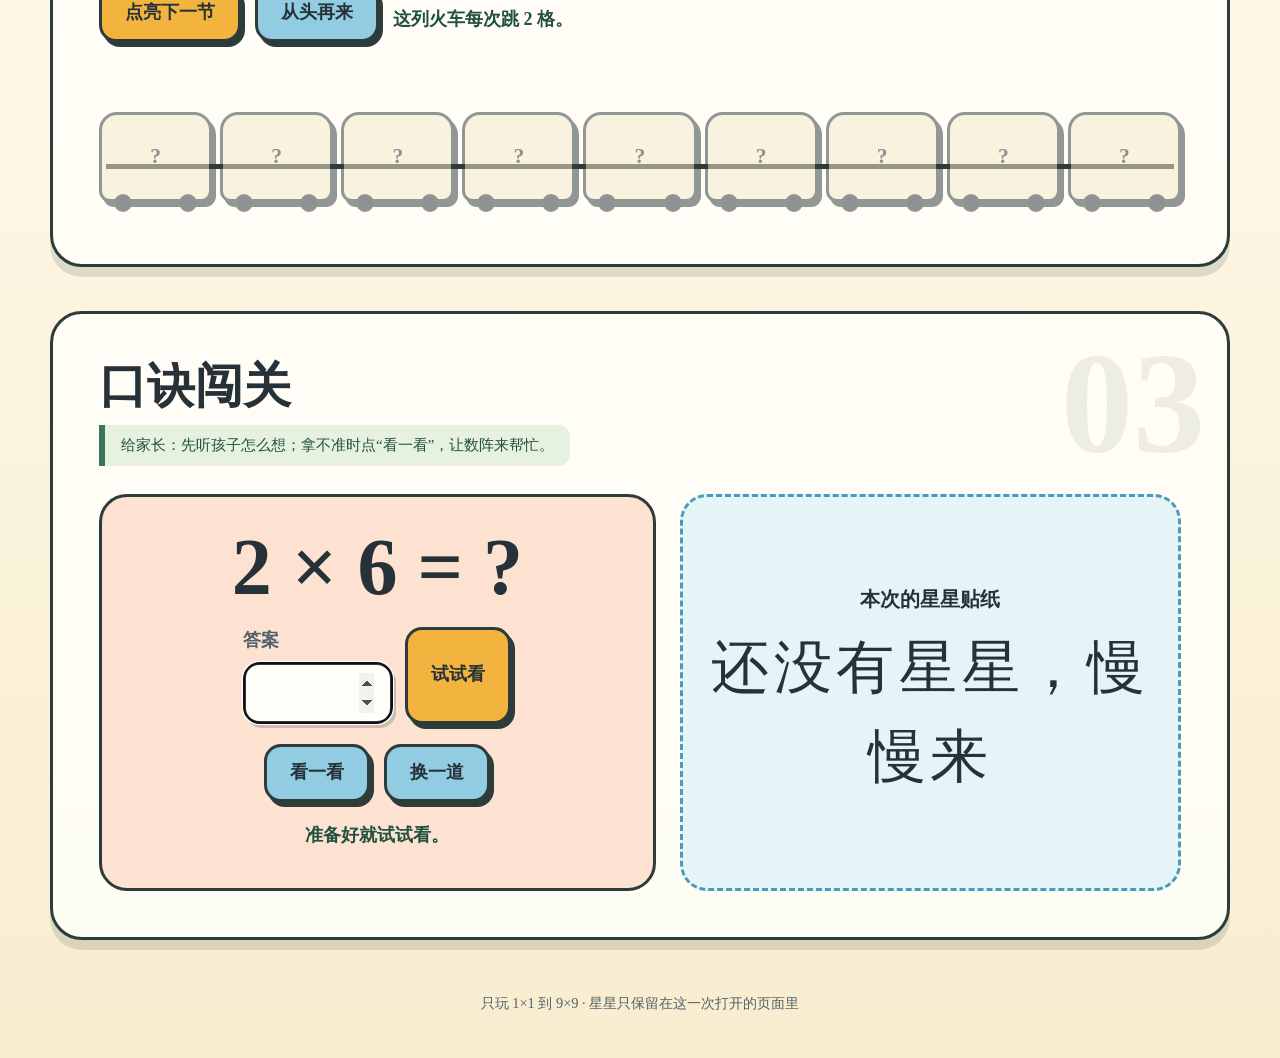
==== commit 7fd0590a: "Build multiplication garden game" ====
--- a/index.html
+++ b/index.html
@@ -1,172 +1,102 @@
 <!doctype html>
 <html lang="zh-CN">
   <head>
-    <meta charset="UTF-8" />
-    <meta name="viewport" content="width=device-width, initial-scale=1, viewport-fit=cover, user-scalable=no" />
-    <meta name="theme-color" content="#173c59" />
-    <meta name="apple-mobile-web-app-capable" content="yes" />
-    <meta name="apple-mobile-web-app-status-bar-style" content="black-translucent" />
-    <meta name="apple-mobile-web-app-title" content="星鲸迷宫" />
-    <meta name="description" content="一部可以玩的儿童迷宫冒险绘本" />
-    <link rel="manifest" href="manifest.webmanifest?v=32" />
-    <link rel="apple-touch-icon" sizes="180x180" href="icons/apple-touch-icon.png" />
-    <link rel="icon" href="icons/icon.svg" type="image/svg+xml" />
-    <link rel="stylesheet" href="styles.css?v=32" />
-    <title>阿洛的故事书架 · 迷宫绘本</title>
+    <meta charset="utf-8" />
+    <meta name="viewport" content="width=device-width, initial-scale=1" />
+    <meta name="description" content="家长陪孩子用数阵和跳数理解九九表的离线小游戏" />
+    <title>乘法小花园 · 摆出来，数出来</title>
+    <link rel="stylesheet" href="style.css" />
   </head>
   <body>
-    <div class="paper-grain" aria-hidden="true"></div>
+    <header class="hero page-shell">
+      <div>
+        <p class="eyebrow">家长陪玩 · 九九表启蒙</p>
+        <h1>乘法小花园<br /><span>摆出来，数出来</span></h1>
+        <p class="hero-copy">这里没有催促，只有可以亲手数清楚的圆果子。陪孩子从一行一列开始，看见每一道乘法是怎样长出来的。</p>
+      </div>
+      <div class="hero-visual" aria-hidden="true">
+        <div class="big-flower">✿</div>
+      </div>
+    </header>
 
-    <section class="bookshelf-screen" id="bookshelf" aria-label="阿洛的故事书架" hidden>
-      <div class="bookshelf-glow" aria-hidden="true"></div>
-      <div class="bookshelf-inner">
-        <header class="bookshelf-header">
-          <div class="bookshelf-mark" aria-hidden="true">☾</div>
-          <div>
-            <p>阿洛的绘本书架</p>
-            <h1>今晚，想走进哪一个故事？</h1>
-            <span>点开一本发光的绘本。读完以后，它会得到一枚金色印章。</span>
+    <nav class="module-nav page-shell" aria-label="选择游戏">
+      <a href="#array-play"><span aria-hidden="true">●●</span> 数阵摆一摆</a>
+      <a href="#skip-train"><span aria-hidden="true">🚂</span> 跳数小火车</a>
+      <a href="#challenge"><span aria-hidden="true">★</span> 口诀闯关</a>
+    </nav>
+
+    <main class="page-shell">
+      <section class="game-card" id="array-play" data-number="01" aria-labelledby="array-title">
+        <h2 id="array-title">数阵摆一摆</h2>
+        <p class="parent-tip">给家长：让孩子先说“几行、每行几个”，再一起数总数。</p>
+
+        <div class="control-row">
+          <label class="number-control" for="array-rows">有几行
+            <select id="array-rows" aria-label="选择数阵行数"></select>
+          </label>
+          <label class="number-control" for="array-columns">每行几个
+            <select id="array-columns" aria-label="选择数阵列数"></select>
+          </label>
+          <button class="primary-button" id="build-array" type="button">摆一摆</button>
+        </div>
+
+        <div class="play-stage">
+          <div class="array-board" id="array-board" aria-label="乘法数阵"></div>
+          <div class="math-story" aria-live="polite">
+            <span id="array-description">3 行，每行 4 个</span>
+            <strong id="array-addition">4+4+4=12</strong>
+            <span id="array-equation">3×4=12</span>
           </div>
-        </header>
-        <div class="bookshelf-grid" id="bookshelfGrid"></div>
-        <footer class="bookshelf-footer"><span>✦</span> 更多故事正在装订中 · 已下载的故事可以离线玩</footer>
-      </div>
-    </section>
+        </div>
+      </section>
 
-    <main class="book-shell" id="gameBook">
-      <section class="story-card" aria-label="迷宫故事游戏">
-        <header class="book-toolbar">
-          <button class="brand" id="storyButton" type="button" aria-label="返回故事书架">
-            <span class="brand-moon">☾</span>
-            <span class="brand-copy"><small>点这里返回故事书架</small><strong id="brandTitle">阿洛与星鲸</strong></span>
-          </button>
+      <section class="game-card" id="skip-train" data-number="02" aria-labelledby="train-title">
+        <h2 id="train-title">跳数小火车</h2>
+        <p class="parent-tip">给家长：每点亮一节，让孩子把刚到的数大声读出来。</p>
 
-          <div class="chapter-block">
-            <div class="chapter-number"><small>CHAPTER</small><strong id="chapterNumber">01</strong></div>
-            <div class="chapter-copy">
-              <p id="chapterKicker">星鲸坠落以后</p>
-              <h1 id="chapterTitle">雨落下来的晚上</h1>
-              <p id="chapterStory">一颗蓝色的星星掉进森林。阿洛披上雨衣，跟着微弱的歌声出发了。</p>
+        <div class="step-picker" id="step-picker" aria-label="选择每次跳几格"></div>
+        <div class="control-row">
+          <button class="primary-button" id="train-next" type="button">点亮下一节</button>
+          <button class="secondary-button" id="train-reset" type="button">从头再来</button>
+          <p class="feedback" id="train-feedback" aria-live="polite">这列火车每次跳 2 格。</p>
+        </div>
+        <div class="train-track" id="train-track" aria-label="倍数小火车"></div>
+      </section>
+
+      <section class="game-card" id="challenge" data-number="03" aria-labelledby="challenge-title">
+        <h2 id="challenge-title">口诀闯关</h2>
+        <p class="parent-tip">给家长：先听孩子怎么想；拿不准时点“看一看”，让数阵来帮忙。</p>
+
+        <div class="challenge-panel">
+          <div class="question-box">
+            <p class="question-text" id="question-text">3 × 4 = ?</p>
+            <form class="answer-row" id="answer-form">
+              <label class="number-control" for="answer-input">答案
+                <input id="answer-input" type="number" inputmode="numeric" min="1" max="81" autocomplete="off" required />
+              </label>
+              <button class="primary-button" type="submit">试试看</button>
+            </form>
+            <div class="control-row">
+              <button class="secondary-button" id="show-array-hint" type="button">看一看</button>
+              <button class="secondary-button" id="next-question" type="button">换一道</button>
             </div>
-            <div class="chapter-progress" id="chapterProgress" aria-label="章节进度"></div>
+            <p class="feedback" id="answer-feedback" aria-live="polite">准备好就试试看。</p>
           </div>
 
-          <div class="mission-block">
-            <div class="mission-icon" id="missionIcon">✨</div>
-            <div class="mission-copy"><small>这一页的任务</small><strong id="missionText">找到 3 盏萤火灯，再去森林门</strong></div>
-            <div class="collection" id="collection" aria-label="已收集物品"></div>
-          </div>
-
-          <nav class="header-actions" aria-label="绘本工具">
-            <button class="difficulty-button" id="difficultyButton" type="button" aria-label="选择难度"><span id="difficultyGlyph">◆◆</span><b id="difficultyLabel">勇敢冒险家</b></button>
-            <button class="round-button" id="chapterButton" type="button" aria-label="选择故事章节">☷</button>
-            <button class="round-button" id="soundButton" type="button" aria-label="关闭声音" aria-pressed="true"><span class="on">♪</span><span class="off">×</span></button>
-            <button class="round-button" id="installButton" type="button" aria-label="带到外面玩">⌂</button>
-          </nav>
-        </header>
-
-        <div class="maze-stage" id="mazeStage">
-          <canvas id="mazeCanvas" aria-label="故事迷宫。按住阿洛沿发光小路拖动可以行走；按住地图其他位置拖动可以自由查看前后区域。"></canvas>
-          <div class="stage-vignette" aria-hidden="true"></div>
-          <button class="round-button narration-button stage-read-button" id="readButton" type="button" aria-label="朗读这一页" aria-pressed="false" data-read-label="朗读"><span aria-hidden="true">🔊</span><b class="read-label">朗读</b></button>
-          <div class="world-hud">
-            <div class="mini-map-wrap">
-              <canvas id="miniMap" width="144" height="78" aria-label="迷宫小地图"></canvas>
-              <span id="worldPage">地图 1 / 3</span>
+          <aside class="reward-board" aria-label="本次收集的星星">
+            <h3>本次的星星贴纸</h3>
+            <div id="star-stickers" aria-live="polite">还没有星星，慢慢来</div>
+            <div class="hint-wrap" id="array-hint-wrap" hidden>
+              <div class="hint-array" id="array-hint" aria-label="题目提示数阵"></div>
+              <p id="hint-addition"></p>
             </div>
-            <button id="overviewButton" type="button" aria-label="查看完整地图" aria-pressed="false"><span>⌗</span><b>全图</b></button>
-          </div>
-          <div class="drag-hint" id="dragHint"><span>☝</span><b>按住阿洛走路 · 拖动画面看地图</b></div>
-          <div class="story-toast" id="storyToast" role="status"></div>
-          <div class="confetti" id="confetti" aria-hidden="true"></div>
+          </aside>
         </div>
-
-        <footer class="game-footer">
-          <div class="story-tip" id="storyTip"><small>阿洛说</small><span>有些路看起来很近，却不一定能到达。</span></div>
-
-          <div class="tool-buttons">
-            <button id="hintButton" type="button"><span>⌁</span> 给我线索</button>
-            <button id="newMazeButton" type="button"><span>↻</span> 从头再走</button>
-          </div>
-        </footer>
       </section>
     </main>
 
-    <dialog class="dialog" id="introDialog">
-      <article class="dialog-card intro-card">
-        <button class="dialog-close" data-close="introDialog" aria-label="关闭">×</button>
-        <div class="intro-sky" aria-hidden="true"><i></i><i></i><i></i><span>🐋</span></div>
-        <p class="eyebrow">故事开始了</p>
-        <h2 id="introTitle">那天晚上，<br />一颗星星落进了雨里</h2>
-        <p id="introStory">阿洛在窗外发现一只迷路的小星鲸。它的五盏星灯散落在奇怪的世界里。只有穿过所有迷宫，才能送它回到天空。</p>
-        <button class="story-read-button narration-button" id="introReadButton" type="button" aria-label="朗读故事开头" aria-pressed="false" data-read-label="听故事"><span aria-hidden="true">🔊</span><b class="read-label">听故事</b></button>
-        <div class="intro-rule"><span>☝</span><b>按住阿洛，沿发光边界内拖动</b></div>
-        <div class="intro-rule"><span>🖐</span><b>拖动地图其他位置，随时查看前后的路</b></div>
-        <div class="intro-rule"><span>✦</span><b>先找齐这一页的宝物</b></div>
-        <button class="primary-button" id="introStartButton" data-close="introDialog">穿上雨衣，出发！</button>
-      </article>
-    </dialog>
-
-    <dialog class="dialog" id="chapterDialog">
-      <article class="dialog-card wide-card">
-        <button class="dialog-close" data-close="chapterDialog" aria-label="关闭">×</button>
-        <p class="eyebrow">故事目录</p>
-        <h2>阿洛走到了哪里？</h2>
-        <div class="chapter-list" id="chapterList"></div>
-      </article>
-    </dialog>
-
-    <dialog class="dialog" id="difficultyDialog">
-      <article class="dialog-card">
-        <button class="dialog-close" data-close="difficultyDialog" aria-label="关闭">×</button>
-        <p class="eyebrow">选择挑战</p>
-        <h2>这次要走多难？</h2>
-        <div class="difficulty-list" id="difficultyList">
-          <button data-level="0"><span>◇</span><b>故事探索者</b><em>地图近一点 · 线索更长</em></button>
-          <button data-level="1" class="selected"><span>◆◆</span><b>勇敢冒险家</b><em>四区大画卷 · 推荐挑战</em></button>
-          <button data-level="2"><span>✦✦✦</span><b>迷宫大师</b><em>地图更大 · 宝物不标位置</em></button>
-        </div>
-      </article>
-    </dialog>
-
-    <dialog class="dialog" id="installDialog">
-      <article class="dialog-card install-card">
-        <button class="dialog-close" data-close="installDialog" aria-label="关闭">×</button>
-        <div class="travel-illustration" aria-hidden="true"><span>🧒</span><i></i><b>🐋</b></div>
-        <p class="eyebrow">带到外面玩</p>
-        <h2>把迷宫放进平板主屏幕</h2>
-        <div class="install-status" id="installStatus"></div>
-        <ol class="install-steps">
-          <li><span>1</span><div><b>用 HTTPS 地址打开</b><small>直接打开本地文件不能安装离线版本。</small></div></li>
-          <li><span>2</span><div><b>点 Safari 的“分享”按钮</b><small>它通常在浏览器顶部或底部。</small></div></li>
-          <li><span>3</span><div><b>选择“添加到主屏幕”</b><small>以后像普通 App 一样点击星鲸图标。</small></div></li>
-          <li><span>4</span><div><b>联网打开一次</b><small>资源保存完成后，去公园、坐车时都能离线玩。</small></div></li>
-        </ol>
-        <button class="primary-button install-action" id="installAppButton" hidden>安装到这台平板</button>
-        <p class="install-note">需要先把这个文件夹发布到任意 HTTPS 静态网站。游戏本身不需要账号，也不会上传孩子的数据。</p>
-      </article>
-    </dialog>
-
-    <dialog class="dialog" id="winDialog">
-      <article class="dialog-card win-card">
-        <div class="win-scene" id="winScene">🧒 ✨ 🐋</div>
-        <p class="eyebrow" id="winKicker">第一盏星灯亮了</p>
-        <h2 id="winTitle">森林记住了阿洛的名字</h2>
-        <p id="winStory">树木让开一条路，远处传来齿轮转动的声音。</p>
-        <button class="story-read-button narration-button" id="winReadButton" type="button" aria-label="朗读这一页的结尾" aria-pressed="false" data-read-label="听结尾"><span aria-hidden="true">🔊</span><b class="read-label">听结尾</b></button>
-        <div class="win-stats"><span><b id="winSteps">0</b> 步</span><span><b id="winTreasures">3</b> 件宝物</span></div>
-        <button class="primary-button" id="nextChapterButton">翻到下一页 <span>→</span></button>
-        <button class="text-button" id="replayButton">再走一次这座迷宫</button>
-      </article>
-    </dialog>
-
-    <script src="levels/forest.js?v=32" defer></script>
-    <script src="levels/clock.js?v=32" defer></script>
-    <script src="levels/dragon.js?v=32" defer></script>
-    <script src="levels/sea.js?v=32" defer></script>
-    <script src="levels/stars.js?v=32" defer></script>
-    <script src="levels/cloudtrain.js?v=32" defer></script>
-    <script src="levels/moonlibrary.js?v=32" defer></script>
-    <script src="app.js?v=32" defer></script>
+    <footer class="page-shell">只玩 1×1 到 9×9 · 星星只保留在这一次打开的页面里</footer>
+    <script src="logic.js"></script>
+    <script src="app.js"></script>
   </body>
 </html>
--- a/style.css
+++ b/style.css
@@ -0,0 +1,556 @@
+:root {
+  --ink: #263238;
+  --ink-soft: #526269;
+  --paper: #fff9ea;
+  --paper-deep: #f5e8c9;
+  --leaf: #39745c;
+  --leaf-dark: #22513f;
+  --sun: #f2b43f;
+  --berry: #df625e;
+  --berry-dark: #ad3f3b;
+  --sky: #92cce2;
+  --sky-deep: #4a9ab9;
+  --white: #fffef8;
+  --line: #2d3c3b;
+  --shadow: 0 10px 0 rgba(38, 50, 56, 0.14);
+  --radius-large: 32px;
+  --radius-medium: 22px;
+}
+
+* {
+  box-sizing: border-box;
+}
+
+html {
+  scroll-behavior: smooth;
+}
+
+body {
+  margin: 0;
+  min-width: 320px;
+  color: var(--ink);
+  background:
+    radial-gradient(circle at 12% 8%, rgba(242, 180, 63, 0.22) 0 8%, transparent 8.5%),
+    radial-gradient(circle at 92% 20%, rgba(146, 204, 226, 0.24) 0 10%, transparent 10.5%),
+    linear-gradient(180deg, #fffdf3 0%, var(--paper) 55%, #f8edcf 100%);
+  font-family: "Kaiti SC", "STKaiti", "KaiTi", "FangSong", serif;
+  font-size: 18px;
+  line-height: 1.55;
+}
+
+button,
+input,
+select {
+  font: inherit;
+}
+
+button {
+  -webkit-tap-highlight-color: transparent;
+}
+
+.page-shell {
+  width: min(1180px, calc(100% - 28px));
+  margin: 0 auto;
+}
+
+.hero {
+  position: relative;
+  display: grid;
+  grid-template-columns: 1.2fr 0.8fr;
+  gap: 28px;
+  align-items: center;
+  min-height: 440px;
+  padding: 70px 0 46px;
+}
+
+.eyebrow {
+  display: inline-flex;
+  align-items: center;
+  gap: 8px;
+  margin: 0 0 12px;
+  padding: 7px 14px;
+  border: 2px solid var(--line);
+  border-radius: 999px;
+  background: var(--sun);
+  box-shadow: 3px 4px 0 var(--line);
+  font-family: "Songti SC", "STSong", serif;
+  font-size: 0.82rem;
+  font-weight: 700;
+  letter-spacing: 0.08em;
+}
+
+.hero h1 {
+  max-width: 760px;
+  margin: 0;
+  font-size: clamp(2.55rem, 7vw, 5.4rem);
+  line-height: 0.98;
+  letter-spacing: -0.06em;
+}
+
+.hero h1 span {
+  color: var(--berry);
+  text-shadow: 3px 3px 0 var(--line);
+  -webkit-text-stroke: 1px var(--line);
+}
+
+.hero-copy {
+  max-width: 700px;
+  margin: 24px 0 0;
+  color: var(--ink-soft);
+  font-family: "Songti SC", "STSong", serif;
+  font-size: 1.05rem;
+}
+
+.hero-visual {
+  position: relative;
+  aspect-ratio: 1;
+}
+
+.big-flower {
+  position: absolute;
+  inset: 10%;
+  display: grid;
+  place-items: center;
+  border: 3px solid var(--line);
+  border-radius: 42% 58% 62% 38% / 50% 42% 58% 50%;
+  background: var(--sky);
+  box-shadow: 12px 14px 0 var(--line);
+  color: var(--white);
+  font-size: clamp(5rem, 13vw, 9rem);
+  transform: rotate(5deg);
+}
+
+.module-nav {
+  display: grid;
+  grid-template-columns: repeat(3, 1fr);
+  gap: 14px;
+  margin: 0 0 34px;
+}
+
+.module-nav a {
+  display: flex;
+  min-height: 74px;
+  align-items: center;
+  justify-content: center;
+  gap: 10px;
+  padding: 14px;
+  border: 3px solid var(--line);
+  border-radius: 20px;
+  color: var(--ink);
+  background: var(--white);
+  box-shadow: 5px 6px 0 var(--line);
+  font-weight: 700;
+  text-decoration: none;
+  transition: transform 160ms ease, box-shadow 160ms ease;
+}
+
+.module-nav a:hover,
+.module-nav a:focus-visible {
+  outline: none;
+  transform: translateY(-4px) rotate(-1deg);
+  box-shadow: 7px 10px 0 var(--line);
+}
+
+.game-card {
+  position: relative;
+  margin: 0 0 44px;
+  padding: clamp(20px, 4vw, 46px);
+  overflow: hidden;
+  border: 3px solid var(--line);
+  border-radius: var(--radius-large);
+  background: rgba(255, 254, 248, 0.92);
+  box-shadow: var(--shadow);
+}
+
+.game-card::after {
+  position: absolute;
+  top: 18px;
+  right: 22px;
+  content: attr(data-number);
+  color: rgba(38, 50, 56, 0.08);
+  font-family: "Songti SC", "STSong", serif;
+  font-size: clamp(4rem, 12vw, 9rem);
+  font-weight: 900;
+  line-height: 1;
+  pointer-events: none;
+}
+
+.game-card h2 {
+  position: relative;
+  z-index: 1;
+  margin: 0;
+  font-size: clamp(1.8rem, 4vw, 3rem);
+  line-height: 1.1;
+}
+
+.parent-tip {
+  position: relative;
+  z-index: 1;
+  display: inline-block;
+  margin: 12px 0 28px;
+  padding: 9px 16px;
+  border-left: 6px solid var(--leaf);
+  border-radius: 0 12px 12px 0;
+  color: var(--leaf-dark);
+  background: #e7f1df;
+  font-family: "Songti SC", "STSong", serif;
+  font-size: 0.94rem;
+}
+
+.control-row {
+  display: flex;
+  flex-wrap: wrap;
+  gap: 14px;
+  align-items: end;
+}
+
+.number-control {
+  display: grid;
+  gap: 7px;
+  color: var(--ink-soft);
+  font-family: "Songti SC", "STSong", serif;
+  font-weight: 700;
+}
+
+select,
+input[type="number"] {
+  min-width: 112px;
+  min-height: 58px;
+  padding: 8px 16px;
+  border: 3px solid var(--line);
+  border-radius: 16px;
+  color: var(--ink);
+  background: var(--white);
+  box-shadow: 3px 4px 0 rgba(38, 50, 56, 0.22);
+  font-family: "Songti SC", "STSong", serif;
+  font-size: 1.22rem;
+  font-weight: 800;
+  text-align: center;
+}
+
+.primary-button,
+.secondary-button,
+.number-button {
+  min-height: 58px;
+  padding: 12px 23px;
+  border: 3px solid var(--line);
+  border-radius: 17px;
+  color: var(--ink);
+  background: var(--sun);
+  box-shadow: 4px 5px 0 var(--line);
+  font-weight: 800;
+  cursor: pointer;
+  transition: transform 120ms ease, box-shadow 120ms ease;
+}
+
+.secondary-button {
+  background: var(--sky);
+}
+
+.primary-button:hover,
+.secondary-button:hover,
+.number-button:hover,
+.primary-button:focus-visible,
+.secondary-button:focus-visible,
+.number-button:focus-visible {
+  outline: none;
+  transform: translateY(-3px);
+  box-shadow: 5px 8px 0 var(--line);
+}
+
+.primary-button:active,
+.secondary-button:active,
+.number-button:active {
+  transform: translateY(3px);
+  box-shadow: 2px 2px 0 var(--line);
+}
+
+.play-stage {
+  display: grid;
+  grid-template-columns: minmax(250px, 1fr) minmax(250px, 0.85fr);
+  gap: 28px;
+  margin-top: 28px;
+  align-items: center;
+}
+
+.array-board,
+.hint-array {
+  --columns: 3;
+  display: grid;
+  grid-template-columns: repeat(var(--columns), minmax(36px, 62px));
+  gap: 9px;
+  justify-content: center;
+  padding: 24px;
+  border: 3px dashed var(--leaf);
+  border-radius: 26px;
+  background: #edf4df;
+}
+
+.array-cell {
+  display: grid;
+  aspect-ratio: 1;
+  place-items: center;
+  border: 2px solid var(--line);
+  border-radius: 50% 44% 50% 42%;
+  background: var(--berry);
+  box-shadow: inset -4px -5px 0 rgba(126, 42, 38, 0.2);
+  color: transparent;
+  animation: pop-in 260ms both;
+}
+
+.math-story {
+  padding: 24px;
+  border-radius: var(--radius-medium);
+  background: #fff1c9;
+  font-family: "Songti SC", "STSong", serif;
+  text-align: center;
+}
+
+.math-story strong {
+  display: block;
+  margin-top: 8px;
+  color: var(--berry-dark);
+  font-size: clamp(1.65rem, 4vw, 2.8rem);
+  line-height: 1.25;
+  overflow-wrap: anywhere;
+}
+
+.step-picker {
+  display: grid;
+  grid-template-columns: repeat(8, minmax(58px, 1fr));
+  gap: 10px;
+}
+
+.number-button {
+  padding-inline: 10px;
+  background: var(--white);
+  font-size: 1.25rem;
+}
+
+.number-button[aria-pressed="true"] {
+  color: var(--white);
+  background: var(--leaf);
+}
+
+.train-track {
+  display: grid;
+  grid-template-columns: repeat(9, minmax(74px, 1fr));
+  gap: 8px;
+  margin: 32px -8px 6px;
+  padding: 30px 8px 18px;
+  overflow-x: auto;
+  background: linear-gradient(var(--line), var(--line)) center 68% / calc(100% - 30px) 5px no-repeat;
+}
+
+.carriage {
+  position: relative;
+  display: grid;
+  min-height: 90px;
+  place-items: center;
+  border: 3px solid var(--line);
+  border-radius: 18px 18px 11px 11px;
+  background: var(--paper-deep);
+  box-shadow: 4px 5px 0 var(--line);
+  font-family: "Songti SC", "STSong", serif;
+  font-size: 1.35rem;
+  font-weight: 900;
+  opacity: 0.52;
+  transform: translateY(8px);
+  transition: 220ms ease;
+}
+
+.carriage::before,
+.carriage::after {
+  position: absolute;
+  bottom: -13px;
+  width: 14px;
+  height: 14px;
+  border: 2px solid var(--line);
+  border-radius: 50%;
+  background: var(--ink);
+  content: "";
+}
+
+.carriage::before {
+  left: 12px;
+}
+
+.carriage::after {
+  right: 12px;
+}
+
+.carriage.is-lit {
+  color: var(--ink);
+  background: var(--sun);
+  opacity: 1;
+  transform: translateY(0);
+}
+
+.challenge-panel {
+  display: grid;
+  grid-template-columns: 1fr 0.9fr;
+  gap: 24px;
+}
+
+.question-box {
+  display: grid;
+  gap: 20px;
+  place-items: center;
+  padding: 30px;
+  border: 3px solid var(--line);
+  border-radius: 28px;
+  background: #fde2d2;
+}
+
+.question-text {
+  margin: 0;
+  font-family: "Songti SC", "STSong", serif;
+  font-size: clamp(2.6rem, 7vw, 5rem);
+  font-weight: 900;
+  line-height: 1;
+}
+
+.answer-row {
+  display: flex;
+  flex-wrap: wrap;
+  gap: 12px;
+  justify-content: center;
+}
+
+#answer-input {
+  width: 150px;
+  font-size: 1.6rem;
+}
+
+.feedback {
+  min-height: 2em;
+  margin: 0;
+  color: var(--leaf-dark);
+  font-family: "Songti SC", "STSong", serif;
+  font-weight: 800;
+  text-align: center;
+}
+
+.reward-board {
+  display: grid;
+  align-content: center;
+  min-height: 230px;
+  padding: 25px;
+  border: 3px dashed var(--sky-deep);
+  border-radius: 27px;
+  background: #e5f5f7;
+  text-align: center;
+}
+
+.reward-board h3 {
+  margin: 0 0 8px;
+  font-size: 1.25rem;
+}
+
+#star-stickers {
+  min-height: 80px;
+  font-size: clamp(2rem, 5vw, 3.6rem);
+  letter-spacing: 0.08em;
+  overflow-wrap: anywhere;
+}
+
+.hint-wrap[hidden] {
+  display: none;
+}
+
+.hint-wrap {
+  margin-top: 20px;
+  animation: reveal 300ms ease both;
+}
+
+footer {
+  padding: 8px 0 44px;
+  color: var(--ink-soft);
+  font-family: "Songti SC", "STSong", serif;
+  font-size: 0.9rem;
+  text-align: center;
+}
+
+@keyframes pop-in {
+  from {
+    opacity: 0;
+    transform: scale(0.45) rotate(-8deg);
+  }
+  to {
+    opacity: 1;
+    transform: scale(1) rotate(0);
+  }
+}
+
+@keyframes reveal {
+  from {
+    opacity: 0;
+    transform: translateY(10px);
+  }
+}
+
+@media (max-width: 820px) {
+  .hero {
+    grid-template-columns: 1fr;
+    min-height: auto;
+    padding-top: 46px;
+  }
+
+  .hero-visual {
+    width: min(310px, 80vw);
+    justify-self: center;
+  }
+
+  .module-nav,
+  .play-stage,
+  .challenge-panel {
+    grid-template-columns: 1fr;
+  }
+
+  .step-picker {
+    grid-template-columns: repeat(4, 1fr);
+  }
+}
+
+@media (max-width: 520px) {
+  body {
+    font-size: 17px;
+  }
+
+  .page-shell {
+    width: min(100% - 18px, 1180px);
+  }
+
+  .hero h1 {
+    font-size: 3.25rem;
+  }
+
+  .module-nav {
+    grid-template-columns: 1fr;
+  }
+
+  .game-card {
+    border-radius: 24px;
+  }
+
+  .array-board,
+  .hint-array {
+    grid-template-columns: repeat(var(--columns), minmax(24px, 1fr));
+    gap: 6px;
+    padding: 15px;
+  }
+}
+
+@media (prefers-reduced-motion: reduce) {
+  html {
+    scroll-behavior: auto;
+  }
+
+  *,
+  *::before,
+  *::after {
+    animation-duration: 0.01ms !important;
+    animation-iteration-count: 1 !important;
+    transition-duration: 0.01ms !important;
+  }
+}
